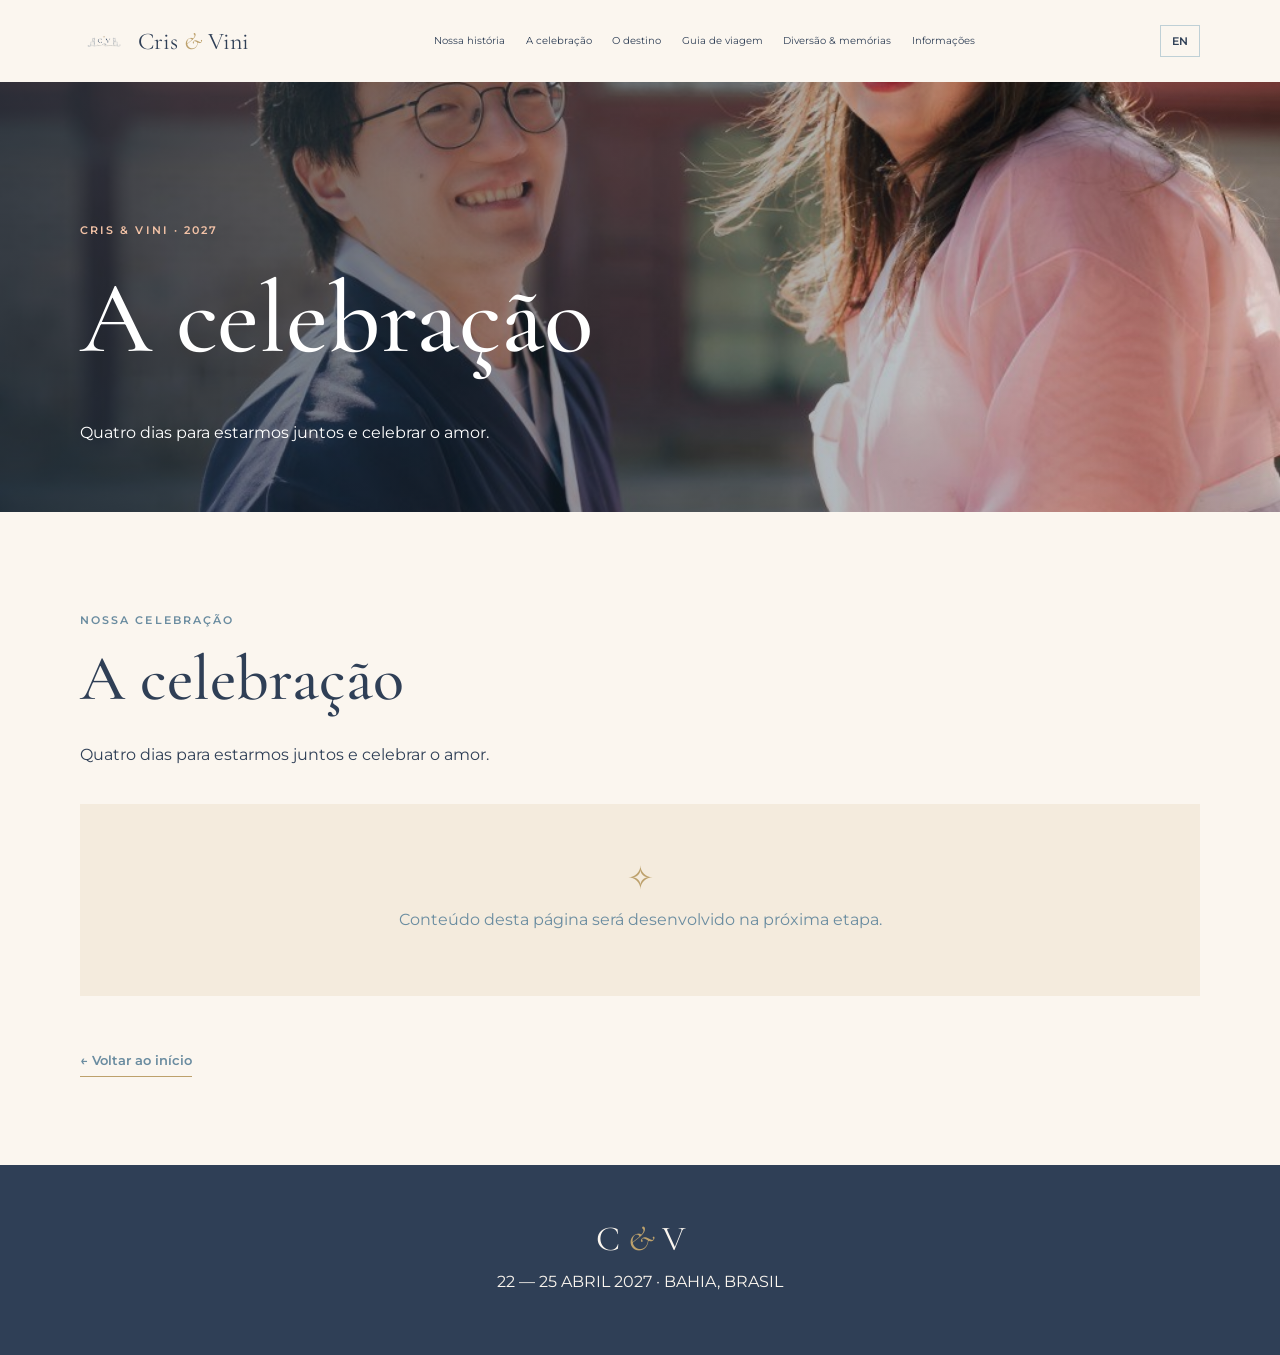
==== pages/celebration.html @ fb2e3eb7 "Initial wedding guide website" ====
<!doctype html>
<html lang="pt-BR"><head>
<meta charset="utf-8"><meta name="viewport" content="width=device-width, initial-scale=1">
<title>A celebração | Cris & Vini</title>
<link rel="preconnect" href="https://fonts.googleapis.com"><link rel="preconnect" href="https://fonts.gstatic.com" crossorigin>
<link href="https://fonts.googleapis.com/css2?family=Cormorant+Garamond:wght@400;500;600;700&family=Montserrat:wght@300;400;500;600&display=swap" rel="stylesheet">
<link rel="stylesheet" href="../css/variables.css"><link rel="stylesheet" href="../css/global.css"><link rel="stylesheet" href="../css/navigation.css"><link rel="stylesheet" href="../css/components.css"><link rel="stylesheet" href="../css/responsive.css">
</head><body>
<header class="site-header">
<a class="brand" href="../index.html"><img src="../assets/illustrations/monogram/wedding-monogram.png" alt="" class="brand-mark"><span>Cris <i>&</i> Vini</span></a>
<nav class="desktop-nav" aria-label="Navegação principal">
<a href="our-story.html" data-pt="Nossa história" data-en="Our story">Nossa história</a><a href="celebration.html" data-pt="A celebração" data-en="The celebration">A celebração</a><a href="destination.html" data-pt="O destino" data-en="The destination">O destino</a><a href="travel-guide.html" data-pt="Guia de viagem" data-en="Travel guide">Guia de viagem</a><a href="fun-memories.html" data-pt="Diversão & memórias" data-en="Fun & memories">Diversão & memórias</a><a href="guest-information.html" data-pt="Informações" data-en="Guest information">Informações</a>
</nav><div class="header-actions"><button class="language-switch" id="languageSwitch" type="button">EN</button><button class="menu-toggle" id="menuToggle" type="button">☰</button></div>
</header>
<main>
<section class="page-hero"><img src="../assets/images/couple/cris-vini.jpg" alt=""><div class="page-hero-overlay"></div><div class="page-hero-content"><p class="eyebrow">CRIS & VINI · 2027</p><h1 data-pt="A celebração" data-en="The celebration">A celebração</h1><p data-pt="Quatro dias para estarmos juntos e celebrar o amor." data-en="Four days to be together and celebrate love.">Quatro dias para estarmos juntos e celebrar o amor.</p></div></section>
<section class="section-wrap page-content">
<p class="eyebrow" data-pt="NOSSA CELEBRAÇÃO" data-en="OUR CELEBRATION">NOSSA CELEBRAÇÃO</p>
<h2 data-pt="A celebração" data-en="The celebration">A celebração</h2>
<p data-pt="Quatro dias para estarmos juntos e celebrar o amor." data-en="Four days to be together and celebrate love.">Quatro dias para estarmos juntos e celebrar o amor.</p>
<div class="content-placeholder"><span>✧</span><p data-pt="Conteúdo desta página será desenvolvido na próxima etapa." data-en="This page's content will be developed in the next stage.">Conteúdo desta página será desenvolvido na próxima etapa.</p></div>
<a class="text-link" href="../index.html" data-pt="← Voltar ao início" data-en="← Back home">← Voltar ao início</a>
</section></main>
<footer class="site-footer"><div class="footer-monogram">C <i>&</i> V</div><p>22 — 25 ABRIL 2027 · BAHIA, BRASIL</p></footer>
<script src="../js/language.js"></script><script src="../js/navigation.js"></script>
</body></html>
---- css/variables.css ----
:root{--cream:#f4ebdd;--paper:#fbf6ef;--ink:#2f3f56;--ocean:#6a8ca0;--rose:#d8a7b0;--peach:#f2c2a6;--mist:#bfd0d6;--gold:#bda16c;--serif:'Cormorant Garamond',Georgia,serif;--sans:'Montserrat',Arial,sans-serif;--content:1120px}


:root {
    --ocean-navy: #263954;
    --ocean-blue: #405875;
    --sea-muted: #71849a;
    --sunset-gold: #ad8050;
    --paper-cream: #fbf7f0;
    --paper-warm: #f1e8dc;
}

/* Stronger text contrast */
body {
    color: var(--ocean-navy);
    background: var(--paper-cream);
}

.hero h1,
.hero .eyebrow,
.hero-date,
.hero .tagline {
    color: var(--ocean-navy);
}

/* Navigation contrast */
.nav-brand,
.nav-links a {
    color: var(--ocean-navy);
}

.nav-links a:hover {
    color: var(--sunset-gold);
}
---- css/global.css ----
*{box-sizing:border-box}html{scroll-behavior:smooth}body{margin:0;background:var(--paper);color:var(--ink);font-family:var(--sans);font-weight:400;line-height:1.7}a{color:inherit;text-decoration:none}img{max-width:100%;display:block}.section-wrap{width:min(var(--content),calc(100% - 48px));margin-inline:auto;padding-block:88px}.eyebrow{font-size:.68rem;letter-spacing:.19em;font-weight:600;color:var(--ocean)}h1,h2,h3{font-family:var(--serif);font-weight:500;line-height:1.05;margin:.25em 0 .45em}h1{font-size:clamp(3.4rem,8vw,7rem)}h2{font-size:clamp(2.3rem,5vw,4rem)}p{max-width: sixty;max-width:62ch}.text-link{display:inline-block;margin-top:18px;color:var(--ocean);font-size:.82rem;font-weight:600;border-bottom:1px solid var(--gold);padding-bottom:5px}.button{display:inline-block;padding:13px 22px;font-size:.72rem;letter-spacing:.08em;text-transform:uppercase}.button-light{background:var(--paper);color:var(--ink)}.button-dark{background:var(--ink);color:var(--paper)}.split{display:grid;grid-template-columns:1fr 1fr;gap:7%;align-items:center}.rounded-photo{width:100%;max-height:540px;object-fit:cover;border-radius:48% 48% 8px 8px}.site-footer{text-align:center;background:var(--ink);color:var(--paper);padding:52px 24px}.site-footer p{margin:8px auto}.site-footer small{letter-spacing:.15em;font-size:.65rem}.footer-monogram{font:2.2rem var(--serif)}.footer-monogram i{color:var(--gold)}
---- css/navigation.css ----
.site-header{height:82px;padding:0 max(24px,calc((100% - var(--content))/2));display:flex;align-items:center;justify-content:space-between;background:var(--paper);position:relative;z-index:10}.brand{display:flex;align-items:center;gap:10px;font:1.5rem var(--serif);white-space:nowrap}.brand i{color:var(--gold)}.brand-mark{width:42px;height:42px;object-fit:contain}.desktop-nav{display:flex;gap:clamp(10px,1.6vw,24px)}.desktop-nav a{font-size:.65rem;white-space:nowrap}.desktop-nav a:hover{color:var(--ocean)}.header-actions{display:flex;gap:10px}.language-switch,.menu-toggle{border:1px solid var(--mist);background:transparent;color:var(--ink);padding:8px 11px;cursor:pointer;font:600 .7rem var(--sans)}.menu-toggle{display:none}
---- css/components.css ----
/* =========================================
   HERO
   Portrait image and editorial text
   ========================================= */

.hero {
    min-height: auto;
    height: auto;
    display: flex;
    flex-direction: column;
    position: relative;
    text-align: center;
    background: #f8f3eb;
    color: white;
    overflow: hidden;
}

.hero-image {
    position: relative;
    width: 100%;
    height: min(72vh, 680px);
    min-height: 420px;
    background: url('../assets/images/couple/hero-watercolor.webp')
        center 43% / cover no-repeat;
}

.hero-shade {
    display: none;
}

.hero-content {
    position: relative;
    z-index: 2;
    width: 100%;
    max-width: none;
    margin: 0;
    padding: 42px 24px 38px;
    background: #f8f3eb;
    color: #34445e;
    text-align: center;
    align-items: center;
}

.hero h1 {
    color: #34445e;
    font-size: clamp(3.5rem, 7vw, 5.5rem);
    line-height: 1;
    margin: 12px 0 16px;
    text-shadow: none;
}

.hero .eyebrow,
.hero-date {
    width: 100%;
    color: #718096;
    text-align: center;
    text-shadow: none;
    letter-spacing: 0.2em;
    font-size: 0.7rem;
    margin-left: auto;
    margin-right: auto;
}

.hero .eyebrow {
    margin-bottom: 18px;
}

.hero .tagline {
    color: #52627a;
    font-size: clamp(1rem, 1.8vw, 1.3rem);
    font-family: italic 1.35rem var(--serif);
    margin: 0 auto;
    max-width: 650px;
    line-height: 1.6;
}

.hero-date {
    margin: 20px auto 24px;
}

.hero-bottom {
    position: relative;
    bottom: auto;
    padding: 0 20px 22px;
    background: #f8f3eb;
    color: #718096;
    letter-spacing: 0.2em;
    font-size: 0.62rem;
    text-align: center;
}


/* =========================================
   NAVIGATION — WEDDING MONOGRAM
   ========================================= */

.nav-brand img,
.brand-mark {
    width: 48px;
    height: 48px;
    object-fit: contain;
    flex-shrink: 0;
}


/* =========================================
   HERO DATE AND CAT MONOGRAM
   ========================================= */

.hero-date-row {
    display: flex;
    align-items: center;
    justify-content: center;
    gap: 28px;
    width: 100%;
    margin: 0 auto 35px;
}

.hero-date-row .hero-date {
    margin: 0;
    color: var(--ink);
    font-size: 0.75rem;
    letter-spacing: 0.18em;
    font-weight: 600;
}

.countdown-monogram {
    display: block !important;
    width: 220px !important;
    height: auto !important;
    max-width: none !important;
    flex-shrink: 0;
}


/* =========================================
   COUNTDOWN
   ========================================= */

.countdown-section {
    text-align: center;
    padding-block: 55px;
}

.countdown {
    display: flex;
    justify-content: center;
    gap: clamp(28px, 7vw, 90px);
    margin-top: 24px;
}

.countdown div {
    display: grid;
}

.countdown strong {
    font: 3rem var(--serif);
}

.countdown span {
    font-size: 0.65rem;
    text-transform: uppercase;
    letter-spacing: 0.12em;
    color: var(--ocean);
}


/* =========================================
   INTRODUCTION
   ========================================= */

.intro-section {
    padding-top: 40px;
}

.intro-copy h2 {
    font-size: clamp(2.3rem, 4vw, 3.4rem);
}


/* =========================================
   CELEBRATION PREVIEW
   ========================================= */

.celebration-preview {
    background: var(--cream);
    padding-block: 72px;
}

.celebration-preview .section-wrap {
    padding-block: 0;
}

.day-grid {
    display: grid;
    grid-template-columns: repeat(4, 1fr);
    gap: 12px;
    margin: 35px 0 10px;
}

.day-card {
    background: var(--paper);
    padding: 22px;
    min-height: 175px;
}

.day-card span {
    font-size: 0.65rem;
    letter-spacing: 0.12em;
    color: var(--ocean);
}

.day-card h3 {
    font-size: 1.55rem;
}

.day-card p {
    font-size: 0.78rem;
}

.day-card.featured {
    background: var(--ink);
    color: var(--paper);
}

.day-card.featured span {
    color: var(--peach);
}


/* =========================================
   DESTINATION PREVIEW
   ========================================= */

.destination-preview {
    padding-block: 100px;
}

.location-line {
    font-size: 0.78rem;
    color: var(--ocean);
    letter-spacing: 0.05em;
}


/* =========================================
   QUICK LINKS
   ========================================= */

.quick-links {
    text-align: center;
}

.link-grid {
    display: grid;
    grid-template-columns: repeat(4, 1fr);
    gap: 12px;
    margin-top: 35px;
    text-align: left;
}

.link-grid a {
    padding: 22px;
    border: 1px solid var(--mist);
    display: flex;
    flex-direction: column;
    gap: 6px;
    transition: 0.2s;
}

.link-grid a:hover {
    background: var(--cream);
    transform: translateY(-3px);
}

.link-grid span {
    font-size: 0.65rem;
    color: var(--gold);
}

.link-grid b {
    font: 1.5rem var(--serif);
}

.link-grid small {
    font-size: 0.7rem;
    color: var(--ocean);
}



/* =========================================
   MEMORIES BANNER — KAI & YUKI
   Full portrait photo, no cropping
   ========================================= */

.memories-banner {
    position: relative;
    min-height: 460px;
    display: flex;
    align-items: center;
    padding: 65px max(24px, calc((100% - var(--content)) / 2));

    background-color: var(--ink);
    background-image:
        linear-gradient(
            90deg,
            rgba(28, 45, 62, 1) 0%,
            rgba(28, 45, 62, 0.96) 38%,
            rgba(28, 45, 62, 0.35) 65%,
            rgba(28, 45, 62, 0.05) 100%
        ),
        url('../assets/images/kai-yuki-together.jpg');

    background-size: 100% 100%, auto 100%;
    background-position: center, right center;
    background-repeat: no-repeat;

    color: white;
}

.memories-content {
    position: relative;
    z-index: 2;
    max-width: 550px;
}

.memories-banner .eyebrow {
    color: var(--peach);
}


/* Mobile layout */

@media (max-width: 700px) {
    .memories-banner {
        min-height: 620px;
        align-items: flex-start;
        padding: 55px 24px 300px;

        background-image:
            linear-gradient(
                180deg,
                rgba(28, 45, 62, 1) 0%,
                rgba(28, 45, 62, 0.96) 38%,
                rgba(28, 45, 62, 0.05) 75%
            ),
            url('../assets/images/kai-yuki-together.jpg');

        background-size: 100% 100%, auto 55%;
        background-position: center, center bottom;
        background-repeat: no-repeat;
    }

    .memories-content {
        max-width: 100%;
    }
}



/* =========================================
   INTERNAL PAGE HERO
   ========================================= */

.page-hero {
    height: 430px;
    position: relative;
    display: flex;
    align-items: end;
    overflow: hidden;
    color: white;
}

.page-hero > img {
    position: absolute;
    width: 100%;
    height: 100%;
    object-fit: cover;
}

.page-hero-overlay {
    position: absolute;
    inset: 0;
    background: linear-gradient(
        90deg,
        rgba(26, 42, 58, 0.72),
        rgba(26, 42, 58, 0.12)
    );
}

.page-hero-content {
    position: relative;
    padding: 50px max(24px, calc((100% - var(--content)) / 2));
    max-width: 850px;
}

.page-hero-content .eyebrow {
    color: var(--peach);
}

.page-hero-content p:last-child {
    max-width: 600px;
}


/* =========================================
   PAGE CONTENT
   ========================================= */

.page-content {
    min-height: 380px;
}

.content-placeholder {
    margin: 35px 0;
    padding: 55px 25px;
    background: var(--cream);
    text-align: center;
    color: var(--ocean);
}

.content-placeholder span {
    font: 2rem var(--serif);
    color: var(--gold);
}

.content-placeholder p {
    margin: 8px auto;
}


/* =========================================
   DESTINATION VIDEO — CIRCULAR
   ========================================= */

.destination-video {
    position: relative;
    width: 100%;
    aspect-ratio: 1 / 1;
    overflow: hidden;
    border-radius: 50%;
    background: #26364f;
}

.destination-video iframe {
    position: absolute;
    top: 0;
    left: 50%;
    width: 177.78%;
    height: 100%;
    transform: translateX(-50%);
    border: 0;
}

.memories-banner-image {
    width: 100%;
    overflow: hidden;
    background: #26364f;
}

.memories-banner-image img {
    display: block;
    width: 100%;
    height: auto;
}
---- css/responsive.css ----
@media(max-width:1050px){.desktop-nav{gap:10px}.desktop-nav a{font-size:.58rem}.brand{font-size:1.25rem}.brand-mark{width:34px;height:34px}}@media(max-width:820px){.site-header{height:70px}.menu-toggle{display:block}.desktop-nav{display:none;position:absolute;top:70px;left:0;right:0;background:var(--paper);padding:18px 24px 24px;box-shadow:0 12px 20px #1b2d3a18;flex-direction:column}.desktop-nav.open{display:flex}.desktop-nav a{font-size:.8rem;padding:8px 0}.split{grid-template-columns:1fr;gap:30px}.day-grid{grid-template-columns:repeat(2,1fr)}.link-grid{grid-template-columns:repeat(2,1fr)}.hero{min-height:680px}.intro-section .rounded-photo{order:-1;max-height:420px}}@media(max-width:480px){.section-wrap{width:calc(100% - 36px);padding-block:62px}.hero{min-height:620px}.hero .tagline{font-size:1.15rem}.countdown strong{font-size:2.3rem}.day-grid,.link-grid{grid-template-columns:1fr 1fr}.day-card{padding:15px;min-height:160px}.day-card h3{font-size:1.3rem}.page-hero{height:360px}.page-hero-content{padding:30px 20px}.brand{font-size:1.2rem}.brand-mark{width:30px;height:30px}}


/* HERO — mobile adjustments */
@media (max-width: 820px) {
  .hero {
    min-height: 680px;
  }

  .hero-image {
    background-position: 48% center;
  }

  .hero-content {
    width: 100%;
    padding: 30px 22px 82px;
  }

  .hero h1 {
    font-size: clamp(3.5rem, 13vw, 5rem);
  }
}

@media (max-width: 480px) {
  .hero {
    min-height: 650px;
  }

  .hero-image {
    background-position: 48% center;
  }

  .hero-content {
    padding-bottom: 85px;
  }

  .hero .tagline {
    font-size: 1.1rem;
  }

  .hero-date {
    margin: 18px 0 22px;
  }
}

@media (max-width: 820px) {
  .hero-image {
    height: 58vh;
    min-height: 380px;
    background-position: center center;
  }

  .hero-content {
    padding: 32px 20px 28px;
  }

  .hero h1 {
    font-size: clamp(3.2rem, 12vw, 4.5rem);
  }
}

@media (max-width: 480px) {
  .hero-image {
    height: 52vh;
    min-height: 340px;
  }

  .hero-content {
    padding: 28px 18px 24px;
  }

  .hero .tagline {
    font-size: 1rem;
  }
}
@media (max-width: 600px) {
    .hero-date-row {
        gap: 14px;
        flex-wrap: wrap;
    }

    .countdown-monogram {
        width: 150px !important;
    }
}
@media (max-width: 600px) {
    .destination-video {
        width: min(100%, 360px);
        aspect-ratio: 1 / 1;
        margin: 0 auto;
        border-radius: 50%;
    }
}
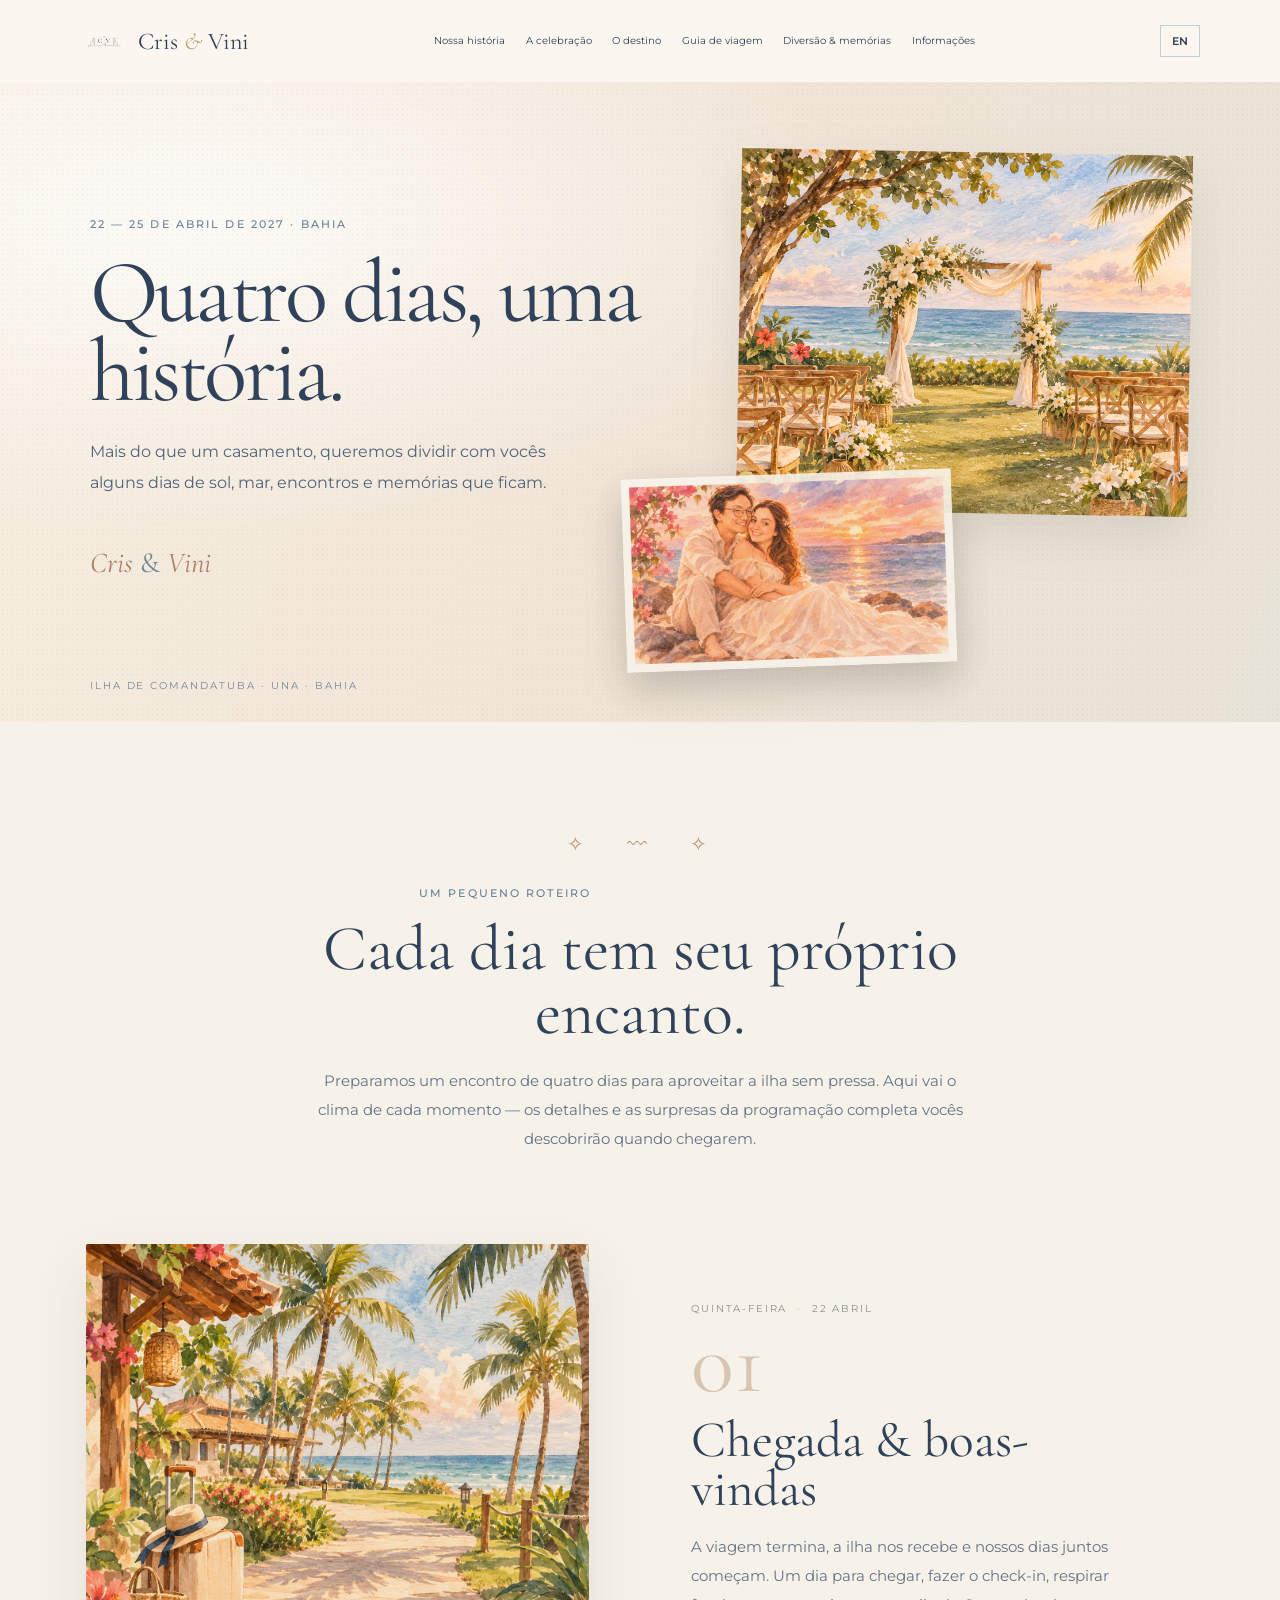
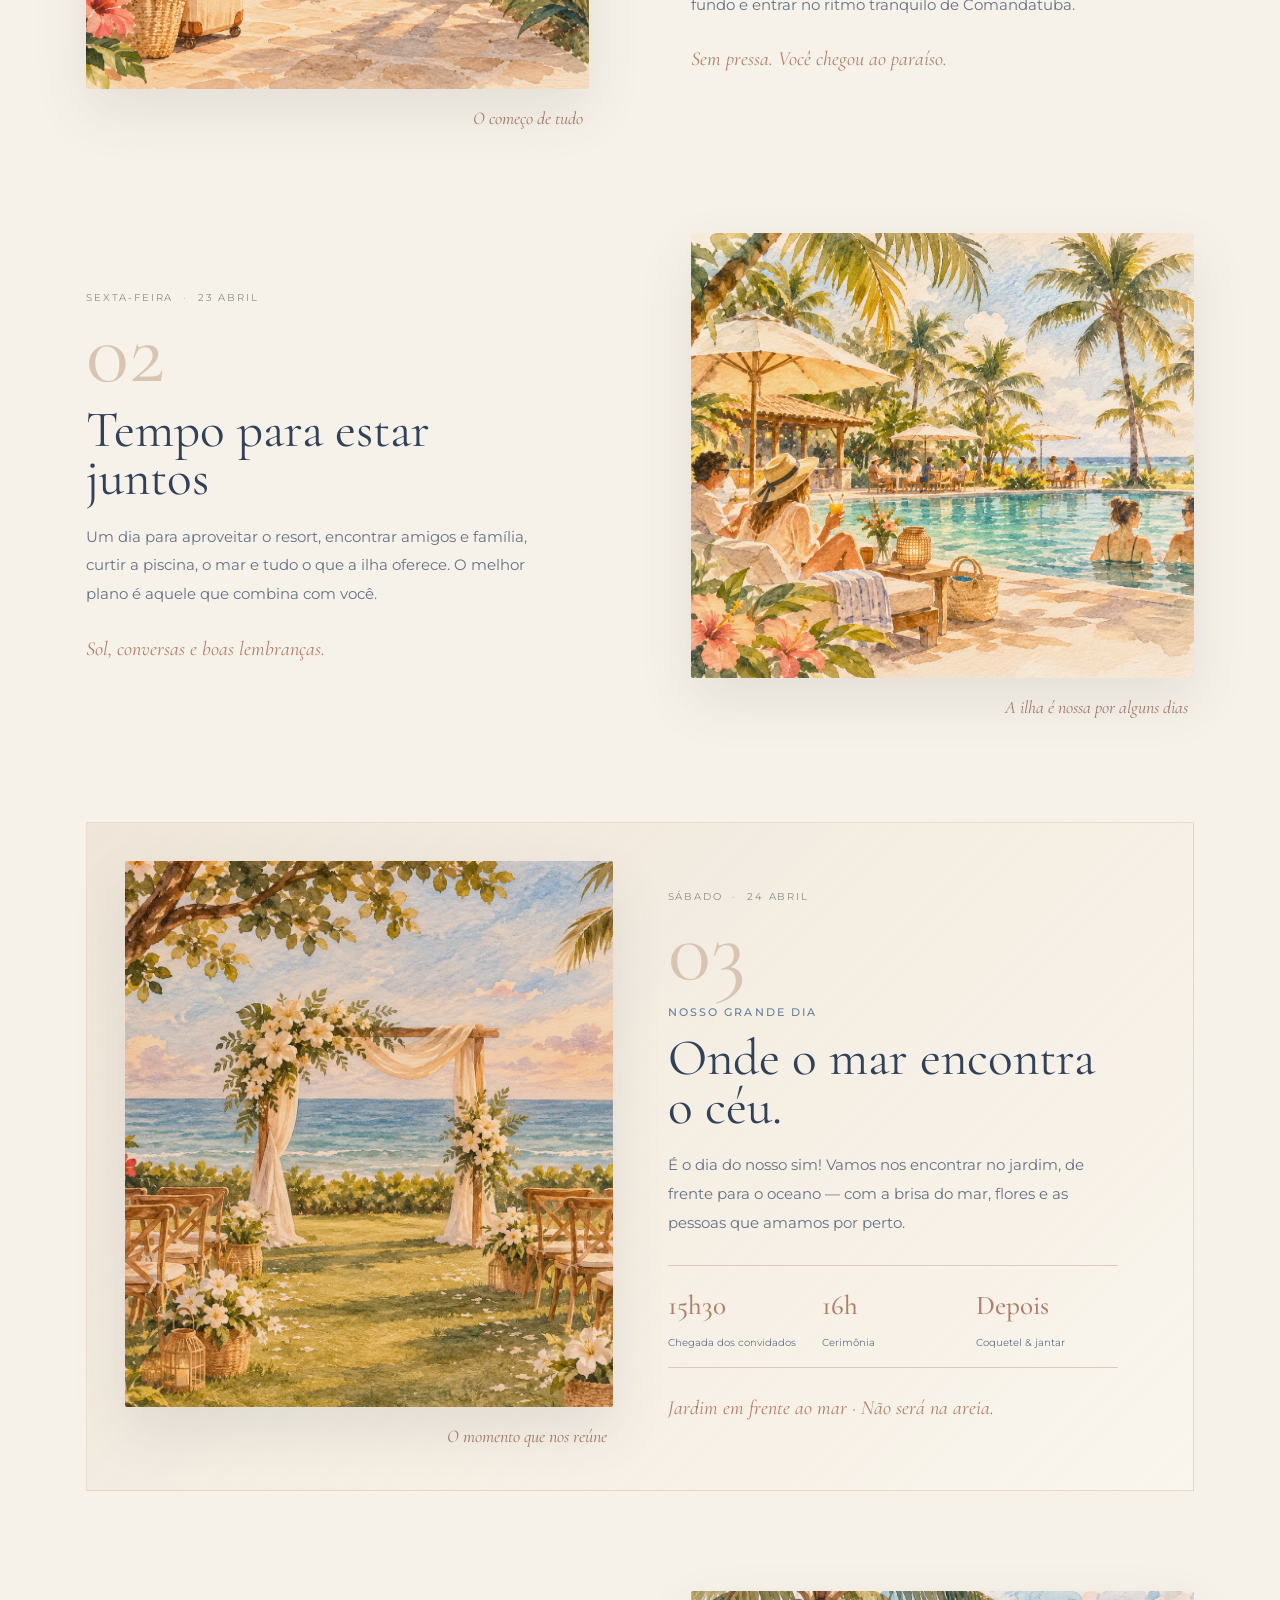
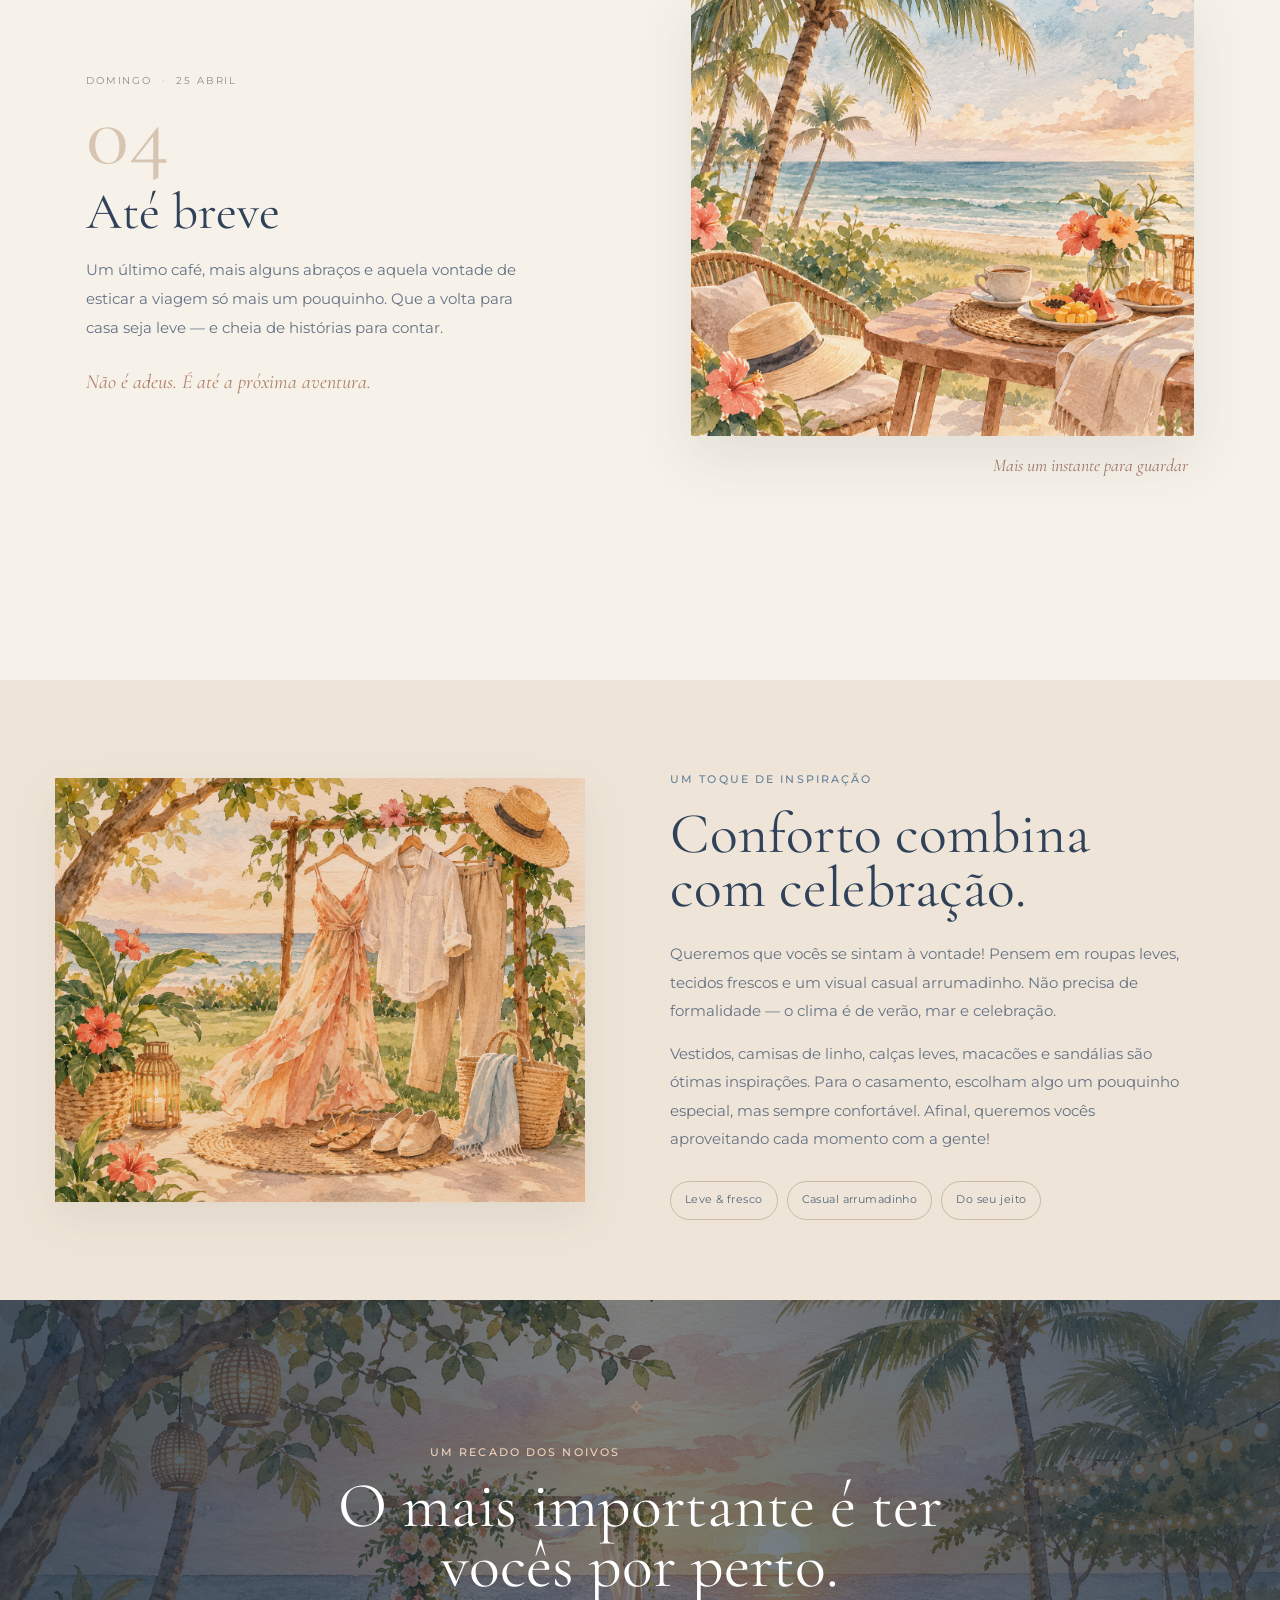
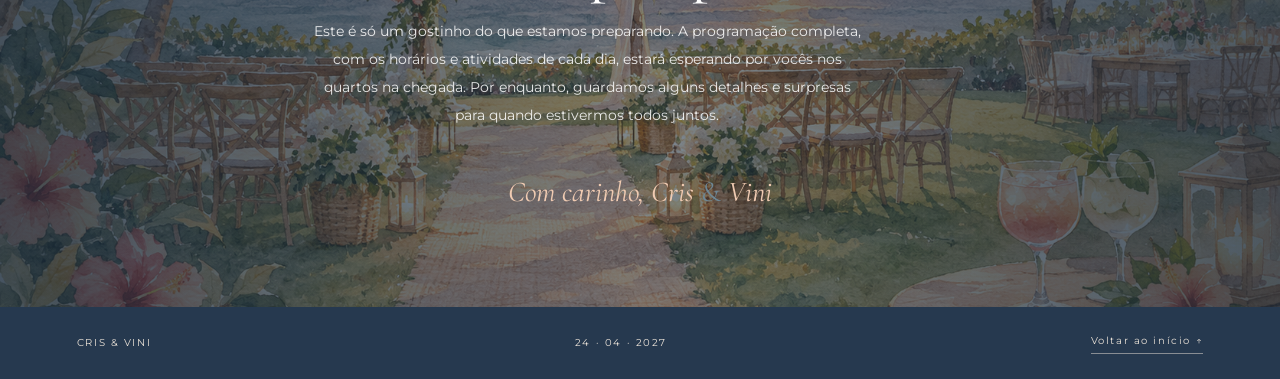
==== commit fe07fef2: "Update wedding guide FAQ and arcade integration" ====
--- a/pages/celebration.html
+++ b/pages/celebration.html
@@ -1,26 +1,170 @@
 <!doctype html>
-<html lang="pt-BR"><head>
-<meta charset="utf-8"><meta name="viewport" content="width=device-width, initial-scale=1">
-<title>A celebração | Cris & Vini</title>
-<link rel="preconnect" href="https://fonts.googleapis.com"><link rel="preconnect" href="https://fonts.gstatic.com" crossorigin>
-<link href="https://fonts.googleapis.com/css2?family=Cormorant+Garamond:wght@400;500;600;700&family=Montserrat:wght@300;400;500;600&display=swap" rel="stylesheet">
-<link rel="stylesheet" href="../css/variables.css"><link rel="stylesheet" href="../css/global.css"><link rel="stylesheet" href="../css/navigation.css"><link rel="stylesheet" href="../css/components.css"><link rel="stylesheet" href="../css/responsive.css">
-</head><body>
+<html lang="pt-BR">
+<head>
+  <meta charset="utf-8">
+  <meta name="viewport" content="width=device-width, initial-scale=1">
+  <meta name="theme-color" content="#f4ecdf">
+  <meta name="description" content="Quatro dias para celebrar juntos na Ilha de Comandatuba. Cris & Vini, abril de 2027.">
+  <title>A celebração | Cris & Vini</title>
+  <link rel="preconnect" href="https://fonts.googleapis.com">
+  <link rel="preconnect" href="https://fonts.gstatic.com" crossorigin>
+  <link href="https://fonts.googleapis.com/css2?family=Cormorant+Garamond:wght@400;500;600;700&family=Montserrat:wght@300;400;500;600&display=swap" rel="stylesheet">
+  <link rel="stylesheet" href="../css/variables.css">
+  <link rel="stylesheet" href="../css/global.css">
+  <link rel="stylesheet" href="../css/navigation.css">
+  <link rel="stylesheet" href="../css/components.css">
+  <link rel="stylesheet" href="../css/responsive.css">
+  <link rel="stylesheet" href="../css/celebration.css">
+</head>
+<body>
 <header class="site-header">
-<a class="brand" href="../index.html"><img src="../assets/illustrations/monogram/wedding-monogram.png" alt="" class="brand-mark"><span>Cris <i>&</i> Vini</span></a>
-<nav class="desktop-nav" aria-label="Navegação principal">
-<a href="our-story.html" data-pt="Nossa história" data-en="Our story">Nossa história</a><a href="celebration.html" data-pt="A celebração" data-en="The celebration">A celebração</a><a href="destination.html" data-pt="O destino" data-en="The destination">O destino</a><a href="travel-guide.html" data-pt="Guia de viagem" data-en="Travel guide">Guia de viagem</a><a href="fun-memories.html" data-pt="Diversão & memórias" data-en="Fun & memories">Diversão & memórias</a><a href="guest-information.html" data-pt="Informações" data-en="Guest information">Informações</a>
-</nav><div class="header-actions"><button class="language-switch" id="languageSwitch" type="button">EN</button><button class="menu-toggle" id="menuToggle" type="button">☰</button></div>
+  <a class="brand" href="../index.html" aria-label="Cris e Vini, início">
+    <img src="../assets/illustrations/monogram/wedding-monogram.png" alt="" class="brand-mark">
+    <span>Cris <i>&</i> Vini</span>
+  </a>
+  <nav class="desktop-nav" aria-label="Navegação principal">
+    <a href="our-story.html" data-pt="Nossa história" data-en="Our story">Nossa história</a>
+    <a href="celebration.html" aria-current="page" data-pt="A celebração" data-en="The celebration">A celebração</a>
+    <a href="destination.html" data-pt="O destino" data-en="The destination">O destino</a>
+    <a href="travel-guide.html" data-pt="Guia de viagem" data-en="Travel guide">Guia de viagem</a>
+    <a href="fun-memories.html" data-pt="Diversão & memórias" data-en="Fun & memories">Diversão & memórias</a>
+    <a href="guest-information.html" data-pt="Informações" data-en="Guest information">Informações</a>
+  </nav>
+  <div class="header-actions">
+    <button class="language-switch" id="languageSwitch" type="button" aria-label="Mudar idioma">EN</button>
+    <button class="menu-toggle" id="menuToggle" type="button" aria-label="Abrir menu" aria-expanded="false">☰</button>
+  </div>
 </header>
-<main>
-<section class="page-hero"><img src="../assets/images/couple/cris-vini.jpg" alt=""><div class="page-hero-overlay"></div><div class="page-hero-content"><p class="eyebrow">CRIS & VINI · 2027</p><h1 data-pt="A celebração" data-en="The celebration">A celebração</h1><p data-pt="Quatro dias para estarmos juntos e celebrar o amor." data-en="Four days to be together and celebrate love.">Quatro dias para estarmos juntos e celebrar o amor.</p></div></section>
-<section class="section-wrap page-content">
-<p class="eyebrow" data-pt="NOSSA CELEBRAÇÃO" data-en="OUR CELEBRATION">NOSSA CELEBRAÇÃO</p>
-<h2 data-pt="A celebração" data-en="The celebration">A celebração</h2>
-<p data-pt="Quatro dias para estarmos juntos e celebrar o amor." data-en="Four days to be together and celebrate love.">Quatro dias para estarmos juntos e celebrar o amor.</p>
-<div class="content-placeholder"><span>✧</span><p data-pt="Conteúdo desta página será desenvolvido na próxima etapa." data-en="This page's content will be developed in the next stage.">Conteúdo desta página será desenvolvido na próxima etapa.</p></div>
-<a class="text-link" href="../index.html" data-pt="← Voltar ao início" data-en="← Back home">← Voltar ao início</a>
-</section></main>
-<footer class="site-footer"><div class="footer-monogram">C <i>&</i> V</div><p>22 — 25 ABRIL 2027 · BAHIA, BRASIL</p></footer>
-<script src="../js/language.js"></script><script src="../js/navigation.js"></script>
-</body></html>+
+<main class="celebration-page">
+  <section class="celebration-hero">
+    <div class="hero-wash"></div>
+    <div class="celebration-hero-copy">
+      <p class="eyebrow" data-pt="22 — 25 DE ABRIL DE 2027 · BAHIA" data-en="22 — 25 APRIL 2027 · BAHIA">22 — 25 DE ABRIL DE 2027 · BAHIA</p>
+      <h1 data-pt="Quatro dias, uma história." data-en="Four days, one story.">Quatro dias, uma história.</h1>
+      <p data-pt="Mais do que um casamento, queremos dividir com vocês alguns dias de sol, mar, encontros e memórias que ficam." data-en="More than a wedding, we want to share a few days of sunshine, ocean air, reunions and memories that stay with us.">Mais do que um casamento, queremos dividir com vocês alguns dias de sol, mar, encontros e memórias que ficam.</p>
+      <span class="hero-signature">Cris <i>&</i> Vini</span>
+    </div>
+    <div class="hero-art" aria-label="Cris e Vini e o cenário da cerimônia">
+      <figure class="hero-art-ceremony">
+        <img src="../assets/images/Cerimonia/day-wedding-watercolor.png" alt="Ilustração em aquarela do jardim onde será realizada a cerimônia, diante do oceano">
+      </figure>
+      <figure class="hero-art-couple">
+        <img src="../assets/images/couple/casal.png" alt="Cris e Vini juntos à beira-mar ao pôr do sol, em uma ilustração em aquarela">
+        
+      </figure>
+    </div>
+    <div class="hero-bottom-note" data-pt="ILHA DE COMANDATUBA · UNA · BAHIA" data-en="COMANDATUBA ISLAND · UNA · BAHIA">ILHA DE COMANDATUBA · UNA · BAHIA</div>
+  </section>
+
+  <section class="welcome-note">
+    <span class="ornament">✧ &nbsp; 〰 &nbsp; ✧</span>
+    <p class="eyebrow" data-pt="UM PEQUENO ROTEIRO" data-en="A LITTLE OVERVIEW">UM PEQUENO ROTEIRO</p>
+    <h2 data-pt="Cada dia tem seu próprio encanto." data-en="Every day has its own little magic.">Cada dia tem seu próprio encanto.</h2>
+    <p data-pt="Preparamos um encontro de quatro dias para aproveitar a ilha sem pressa. Aqui vai o clima de cada momento — os detalhes e as surpresas da programação completa vocês descobrirão quando chegarem." data-en="We have planned four days to enjoy the island at an easy pace. Here is the feeling of each day — the details and little surprises of the full programme will be waiting for you when you arrive.">Preparamos um encontro de quatro dias para aproveitar a ilha sem pressa. Aqui vai o clima de cada momento — os detalhes e as surpresas da programação completa vocês descobrirão quando chegarem.</p>
+  </section>
+
+  <section class="days-story" aria-label="Os quatro dias da celebração">
+    <article class="day-story day-left">
+      <div class="day-art">
+        <img src="../assets/images/Cerimonia/day-arrival-watercolor.png" alt="Ilustração em aquarela de uma mala em um caminho tropical que leva ao mar" loading="lazy">
+        <span class="art-caption" data-pt="O começo de tudo" data-en="Where it all begins">O começo de tudo</span>
+      </div>
+      <div class="day-copy">
+        <p class="day-date">QUINTA-FEIRA <span>·</span> 22 ABRIL</p>
+        <p class="day-number">01</p>
+        <h2 data-pt="Chegada & boas-vindas" data-en="Arrival & welcome">Chegada & boas-vindas</h2>
+        <p data-pt="A viagem termina, a ilha nos recebe e nossos dias juntos começam. Um dia para chegar, fazer o check-in, respirar fundo e entrar no ritmo tranquilo de Comandatuba." data-en="The journey ends, the island welcomes us, and our time together begins. A day to arrive, check in, take a deep breath and settle into the easy rhythm of Comandatuba.">A viagem termina, a ilha nos recebe e nossos dias juntos começam. Um dia para chegar, fazer o check-in, respirar fundo e entrar no ritmo tranquilo de Comandatuba.</p>
+        <span class="little-note" data-pt="Sem pressa. Você chegou ao paraíso." data-en="No rush. You've arrived in paradise.">Sem pressa. Você chegou ao paraíso.</span>
+      </div>
+    </article>
+
+    <article class="day-story day-right">
+      <div class="day-copy">
+        <p class="day-date">SEXTA-FEIRA <span>·</span> 23 ABRIL</p>
+        <p class="day-number">02</p>
+        <h2 data-pt="Tempo para estar juntos" data-en="Time to be together">Tempo para estar juntos</h2>
+        <p data-pt="Um dia para aproveitar o resort, encontrar amigos e família, curtir a piscina, o mar e tudo o que a ilha oferece. O melhor plano é aquele que combina com você." data-en="A day to enjoy the resort, catch up with friends and family, and make the most of the pool, the sea and everything the island has to offer. The best plan is the one that feels right to you.">Um dia para aproveitar o resort, encontrar amigos e família, curtir a piscina, o mar e tudo o que a ilha oferece. O melhor plano é aquele que combina com você.</p>
+        <span class="little-note" data-pt="Sol, conversas e boas lembranças." data-en="Sunshine, conversations and lovely memories.">Sol, conversas e boas lembranças.</span>
+      </div>
+      <div class="day-art">
+        <img src="../assets/images/Cerimonia/day-together-watercolor.png" alt="Ilustração em aquarela de hóspedes aproveitando a piscina tropical do resort" loading="lazy">
+        <span class="art-caption" data-pt="A ilha é nossa por alguns dias" data-en="The island is ours for a little while">A ilha é nossa por alguns dias</span>
+      </div>
+    </article>
+
+    <article class="day-story day-left wedding-day">
+      <div class="day-art">
+        <img src="../assets/images/Cerimonia/day-wedding-watercolor.png" alt="Cerimônia de casamento no jardim diante do oceano ao pôr do sol" loading="lazy">
+        <span class="art-caption" data-pt="O momento que nos reúne" data-en="The moment that brings us together">O momento que nos reúne</span>
+      </div>
+      <div class="day-copy">
+        <p class="day-date">SÁBADO <span>·</span> 24 ABRIL</p>
+        <p class="day-number">03</p>
+        <p class="eyebrow" data-pt="NOSSO GRANDE DIA" data-en="OUR WEDDING DAY">NOSSO GRANDE DIA</p>
+        <h2 data-pt="Onde o mar encontra o céu." data-en="Where the sea meets the sky.">Onde o mar encontra o céu.</h2>
+        <p data-pt="É o dia do nosso sim! Vamos nos encontrar no jardim, de frente para o oceano — com a brisa do mar, flores e as pessoas que amamos por perto." data-en="It is the day we say I do! We will gather in the garden overlooking the ocean, with the sea breeze, flowers and the people we love around us.">É o dia do nosso sim! Vamos nos encontrar no jardim, de frente para o oceano — com a brisa do mar, flores e as pessoas que amamos por perto.</p>
+        <div class="ceremony-details">
+          <div><strong>15h30</strong><span data-pt="Chegada dos convidados" data-en="Guest arrival">Chegada dos convidados</span></div>
+          <div><strong>16h</strong><span data-pt="Cerimônia" data-en="Ceremony">Cerimônia</span></div>
+          <div><strong>Depois</strong><span data-pt="Coquetel & jantar" data-en="Cocktail & dinner">Coquetel & jantar</span></div>
+        </div>
+        <span class="little-note" data-pt="Jardim em frente ao mar · Não será na areia." data-en="Garden overlooking the ocean · Not on the sand.">Jardim em frente ao mar · Não será na areia.</span>
+      </div>
+    </article>
+
+    <article class="day-story day-right">
+      <div class="day-copy">
+        <p class="day-date">DOMINGO <span>·</span> 25 ABRIL</p>
+        <p class="day-number">04</p>
+        <h2 data-pt="Até breve" data-en="Until next time">Até breve</h2>
+        <p data-pt="Um último café, mais alguns abraços e aquela vontade de esticar a viagem só mais um pouquinho. Que a volta para casa seja leve — e cheia de histórias para contar." data-en="One last coffee, a few more hugs and that familiar wish to make the trip last just a little longer. May your journey home be easy, with plenty of stories to tell.">Um último café, mais alguns abraços e aquela vontade de esticar a viagem só mais um pouquinho. Que a volta para casa seja leve — e cheia de histórias para contar.</p>
+        <span class="little-note" data-pt="Não é adeus. É até a próxima aventura." data-en="Not goodbye. Just until the next adventure.">Não é adeus. É até a próxima aventura.</span>
+      </div>
+      <div class="day-art">
+        <img src="../assets/images/Cerimonia/day-farewell-watercolor.png" alt="Café da manhã tropical à beira-mar em aquarela" loading="lazy">
+        <span class="art-caption" data-pt="Mais um instante para guardar" data-en="One more moment to keep">Mais um instante para guardar</span>
+      </div>
+    </article>
+  </section>
+
+  <section class="dress-code-section">
+    <div class="dress-code-image">
+      <img src="../assets/images/Cerimonia/dress-code-watercolor.png" alt="Inspiração de roupas leves de verão em aquarela" loading="lazy">
+    </div>
+    <div class="dress-code-copy">
+      <p class="eyebrow" data-pt="UM TOQUE DE INSPIRAÇÃO" data-en="A LITTLE STYLE INSPIRATION">UM TOQUE DE INSPIRAÇÃO</p>
+      <h2 data-pt="Conforto combina com celebração." data-en="Comfort is always in style.">Conforto combina com celebração.</h2>
+      <p data-pt="Queremos que vocês se sintam à vontade! Pensem em roupas leves, tecidos frescos e um visual casual arrumadinho. Não precisa de formalidade — o clima é de verão, mar e celebração." data-en="We want you to feel comfortable! Think light outfits, breathable fabrics and a relaxed, put-together look. No need for anything too formal — the mood is summer, sea and celebration.">Queremos que vocês se sintam à vontade! Pensem em roupas leves, tecidos frescos e um visual casual arrumadinho. Não precisa de formalidade — o clima é de verão, mar e celebração.</p>
+      <p data-pt="Vestidos, camisas de linho, calças leves, macacões e sandálias são ótimas inspirações. Para o casamento, escolham algo um pouquinho especial, mas sempre confortável. Afinal, queremos vocês aproveitando cada momento com a gente!" data-en="Dresses, linen shirts, lightweight trousers, jumpsuits and sandals are all lovely options. For the wedding, choose something a little special, but always comfortable. Above all, we want you to enjoy every moment with us!">Vestidos, camisas de linho, calças leves, macacões e sandálias são ótimas inspirações. Para o casamento, escolham algo um pouquinho especial, mas sempre confortável. Afinal, queremos vocês aproveitando cada momento com a gente!</p>
+      <div class="style-chips">
+        <span data-pt="Leve & fresco" data-en="Light & breathable">Leve & fresco</span>
+        <span data-pt="Casual arrumadinho" data-en="Relaxed & polished">Casual arrumadinho</span>
+        <span data-pt="Do seu jeito" data-en="Your own style">Do seu jeito</span>
+      </div>
+    </div>
+  </section>
+
+  <section class="final-note">
+    <img src="../assets/images/Cerimonia/celebration-evening-watercolor.png" alt="Jardim de casamento iluminado ao pôr do sol diante do oceano" loading="lazy">
+    <div class="final-note-overlay"></div>
+    <div class="final-note-copy">
+      <span class="ornament">✧</span>
+      <p class="eyebrow" data-pt="UM RECADO DOS NOIVOS" data-en="A NOTE FROM THE COUPLE">UM RECADO DOS NOIVOS</p>
+      <h2 data-pt="O mais importante é ter vocês por perto." data-en="The most important thing is having you with us.">O mais importante é ter vocês por perto.</h2>
+      <p data-pt="Este é só um gostinho do que estamos preparando. A programação completa, com os horários e atividades de cada dia, estará esperando por vocês nos quartos na chegada. Por enquanto, guardamos alguns detalhes e surpresas para quando estivermos todos juntos." data-en="This is just a little taste of what we are preparing. The full programme, with each day's times and activities, will be waiting in your rooms when you arrive. For now, we are saving a few details and surprises for when we are all together.">Este é só um gostinho do que estamos preparando. A programação completa, com os horários e atividades de cada dia, estará esperando por vocês nos quartos na chegada. Por enquanto, guardamos alguns detalhes e surpresas para quando estivermos todos juntos.</p>
+      <span class="hero-signature">Com carinho, Cris <i>&</i> Vini</span>
+    </div>
+  </section>
+</main>
+
+<footer class="celebration-footer">
+  <span>CRIS & VINI</span>
+  <span>24 · 04 · 2027</span>
+  <a href="../index.html" data-pt="Voltar ao início ↑" data-en="Back to home ↑">Voltar ao início ↑</a>
+</footer>
+
+<script src="../js/language.js"></script>
+<script src="../js/navigation.js"></script>
+</body>
+</html>
--- a/css/celebration.css
+++ b/css/celebration.css
@@ -0,0 +1,110 @@
+/* Celebration page — Golden Ocean watercolor treatment */
+.celebration-page{background:#f7f2e9;color:#30415a;overflow:hidden}
+.celebration-page h1,.celebration-page h2,.celebration-page h3{font-family:"Cormorant Garamond",Georgia,serif;font-weight:400}
+.celebration-hero{position:relative;min-height:620px;background:#e9dfd1;display:grid;grid-template-columns:1fr 1fr;align-items:center;padding:70px max(7vw,32px) 80px;isolation:isolate}
+.hero-wash{position:absolute;inset:0;background:radial-gradient(ellipse at 16% 22%,rgba(255,255,255,.75),transparent 44%),linear-gradient(110deg,#f7eee1 0%,#f0e4d6 54%,#e8e3d8 100%);z-index:-2}
+.celebration-hero:after{content:"";position:absolute;inset:0;opacity:.18;pointer-events:none;background-image:radial-gradient(#b49d84 .55px,transparent .55px);background-size:5px 5px;z-index:-1}
+.celebration-hero-copy{max-width:560px;position:relative;z-index:2;padding:30px 0}
+.celebration-hero h1{font-size:clamp(4rem,7vw,7.2rem);line-height:.88;letter-spacing:-.04em;margin:20px 0 24px;color:#30415a}
+.celebration-hero-copy>p:not(.eyebrow){font-size:1.03rem;line-height:1.9;max-width:460px;color:#50627a}
+.eyebrow{font-size:.66rem;letter-spacing:.2em;text-transform:uppercase;color:#66819a;font-weight:500}
+.hero-signature{display:inline-block;margin-top:24px;font-family:"Cormorant Garamond",Georgia,serif;font-size:1.8rem;font-style:italic;color:#b17e66}
+.hero-signature i{font-style:normal;color:#6e8795}
+.hero-art{position:relative;justify-self:end;width:min(100%,600px);height:490px;filter:drop-shadow(0 20px 24px rgba(72,65,54,.12))}
+.hero-art figure{margin:0;position:absolute}
+.hero-art img{display:block;width:100%;height:auto;mix-blend-mode:multiply}
+.hero-art-ceremony {
+  top: 0;
+  right: 0;
+  width: 82%;
+  transform: rotate(1deg);
+  z-index: 1;
+}
+
+.hero-art-couple {
+  left: -3%;
+  bottom: -5%;
+  width: 60%;
+  z-index: 2;
+  transform: rotate(-2deg);
+  padding: 8px;
+  background: rgba(249,244,235,.88);
+  box-shadow: 0 14px 35px rgba(60,55,48,.16);
+}
+
+
+.hero-bottom-note{position:absolute;bottom:28px;left:max(7vw,32px);font-size:.62rem;letter-spacing:.2em;color:#73869a}
+.welcome-note{text-align:center;max-width:760px;margin:0 auto;padding:105px 28px 90px}
+.ornament{font-size:1.25rem;color:#b98d72;letter-spacing:.35em}
+.welcome-note .eyebrow{margin:24px 0 14px}
+.welcome-note h2{font-size:clamp(2.7rem,5vw,4.4rem);line-height:1;margin:0 0 22px}
+.welcome-note>p:last-child{max-width:650px;margin:auto;line-height:1.9;color:#647286;font-size:.95rem}
+.days-story{max-width:1180px;margin:0 auto;padding:0 36px 100px}
+.day-story{display:grid;grid-template-columns:1fr 1fr;gap:clamp(45px,8vw,120px);align-items:center;margin:0 0 100px}
+.day-art{position:relative;min-width:0}
+.day-art img{display:block;width:100%;aspect-ratio:1.13/1;object-fit:cover;border-radius:2px;box-shadow:0 22px 55px rgba(66,70,72,.11);mix-blend-mode:multiply}
+.day-art:before{content:"";position:absolute;inset:-13px 13px 13px -13px;border:1px solid rgba(180,145,116,.36);z-index:-1}
+.art-caption{display:block;text-align:right;margin:14px 6px 0;font-family:"Cormorant Garamond",Georgia,serif;font-size:1.12rem;font-style:italic;color:#a47b69}
+.day-copy{max-width:450px;position:relative;padding:18px 0}
+.day-date{font-size:.64rem;letter-spacing:.18em;color:#8b8e8b;margin:0 0 6px}
+.day-date span{color:#c89b7d;padding:0 5px}
+.day-number{font-family:"Cormorant Garamond",Georgia,serif;font-size:5.6rem;line-height:.9;color:#d7c4b1;margin:0 0 12px}
+.day-copy h2{font-size:clamp(2.7rem,4vw,4rem);line-height:.95;margin:0 0 20px;color:#30415a}
+.day-copy>p:not(.day-date):not(.day-number):not(.eyebrow){font-size:.92rem;line-height:1.95;color:#657286;margin:0}
+.little-note{display:block;margin-top:23px;font-family:"Cormorant Garamond",Georgia,serif;font-size:1.25rem;font-style:italic;color:#b07f69}
+.day-right .day-art{order:2}
+.day-right .day-copy{order:1}
+.wedding-day{padding:38px;background:linear-gradient(135deg,rgba(236,225,211,.72),rgba(250,246,238,.92));border:1px solid rgba(186,151,123,.25);gap:55px}
+.wedding-day .day-art img{aspect-ratio:1/1.12}
+.wedding-day .eyebrow{margin:0 0 12px}
+.ceremony-details{display:grid;grid-template-columns:repeat(3,1fr);gap:12px;margin:28px 0 8px;padding:17px 0;border-top:1px solid #d9cbbd;border-bottom:1px solid #d9cbbd}
+.ceremony-details div{display:flex;flex-direction:column;gap:5px}
+.ceremony-details strong{font-family:"Cormorant Garamond",Georgia,serif;font-size:1.7rem;font-weight:500;color:#b17f69}
+.ceremony-details span{font-size:.65rem;line-height:1.5;color:#657286}
+.dress-code-section{display:grid;grid-template-columns:1fr 1fr;background:#eee5d8;align-items:center}
+.dress-code-image{min-height:610px;display:flex;align-items:center;justify-content:center;padding:55px}
+.dress-code-image img{width:100%;max-width:660px;height:auto;mix-blend-mode:multiply;filter:drop-shadow(0 15px 22px rgba(65,55,43,.08))}
+.dress-code-copy{padding:80px clamp(35px,7vw,110px) 80px 30px;max-width:680px}
+.dress-code-copy h2{font-size:clamp(2.9rem,4.5vw,4.6rem);line-height:.95;margin:18px 0 24px}
+.dress-code-copy p:not(.eyebrow){font-size:.91rem;line-height:1.95;color:#657286}
+.style-chips{display:flex;flex-wrap:wrap;gap:9px;margin-top:28px}
+.style-chips span{border:1px solid #cdb9a5;border-radius:30px;padding:9px 14px;font-size:.67rem;letter-spacing:.04em;color:#52667c}
+.final-note{position:relative;min-height:570px;display:grid;place-items:center;text-align:center;overflow:hidden;background:#24384d}
+.final-note>img{position:absolute;inset:0;width:100%;height:100%;object-fit:cover;opacity:.68}
+.final-note-overlay{position:absolute;inset:0;background:linear-gradient(90deg,rgba(27,43,60,.72),rgba(27,43,60,.36),rgba(27,43,60,.68))}
+.final-note-copy{position:relative;z-index:1;max-width:720px;padding:90px 28px;color:#fff}
+.final-note-copy .eyebrow{color:#f0d4bd;margin:20px 0 14px}
+.final-note-copy h2{font-size:clamp(2.9rem,5vw,4.8rem);line-height:.95;margin:0 0 20px}
+.final-note-copy>p:not(.eyebrow){font-size:.9rem;line-height:1.95;color:rgba(255,255,255,.87)}
+.final-note-copy .hero-signature{color:#f0cbb2}
+.celebration-footer{display:flex;align-items:center;justify-content:space-between;gap:18px;padding:25px max(6vw,24px);background:#26394f;color:#e9e1d7;font-size:.62rem;letter-spacing:.16em}
+.celebration-footer a{color:#e9e1d7;text-decoration:none;border-bottom:1px solid rgba(233,225,215,.5);padding-bottom:4px}
+@media(max-width:800px){
+ .celebration-hero{grid-template-columns:1fr;min-height:auto;padding:70px 26px 65px}
+ .celebration-hero-copy{padding:10px 0 0}
+ .celebration-hero h1{font-size:clamp(4rem,16vw,6rem)}
+ .hero-art{width:min(100%,520px);height:auto;aspect-ratio:1.05/1;justify-self:center;margin:12px auto 18px}
+ .hero-art-ceremony{width:88%}
+ .hero-art-couple{width:72%}
+ .hero-bottom-note{left:26px;bottom:18px}
+ .welcome-note{padding:78px 25px 65px}
+ .days-story{padding:0 24px 65px}
+ .day-story{grid-template-columns:1fr;gap:26px;margin-bottom:68px}
+ .day-right .day-art,.day-right .day-copy{order:initial}
+ .day-copy{max-width:none;padding:0 4px}
+ .day-art img{aspect-ratio:1.2/1}
+ .day-number{font-size:4.6rem}
+ .wedding-day{padding:22px;gap:24px}
+ .wedding-day .day-art img{aspect-ratio:1.2/1}
+ .ceremony-details{gap:7px}
+ .ceremony-details span{font-size:.6rem}
+ .dress-code-section{grid-template-columns:1fr}
+ .dress-code-image{min-height:auto;padding:30px 22px 5px}
+ .dress-code-copy{padding:30px 28px 65px}
+ .final-note{min-height:620px}
+ .celebration-footer{flex-wrap:wrap;justify-content:center;text-align:center}
+}
+@media(prefers-reduced-motion:no-preference){
+ .day-art img{transition:transform .7s ease}
+ .day-art:hover img{transform:translateY(-5px) rotate(-.4deg)}
+}
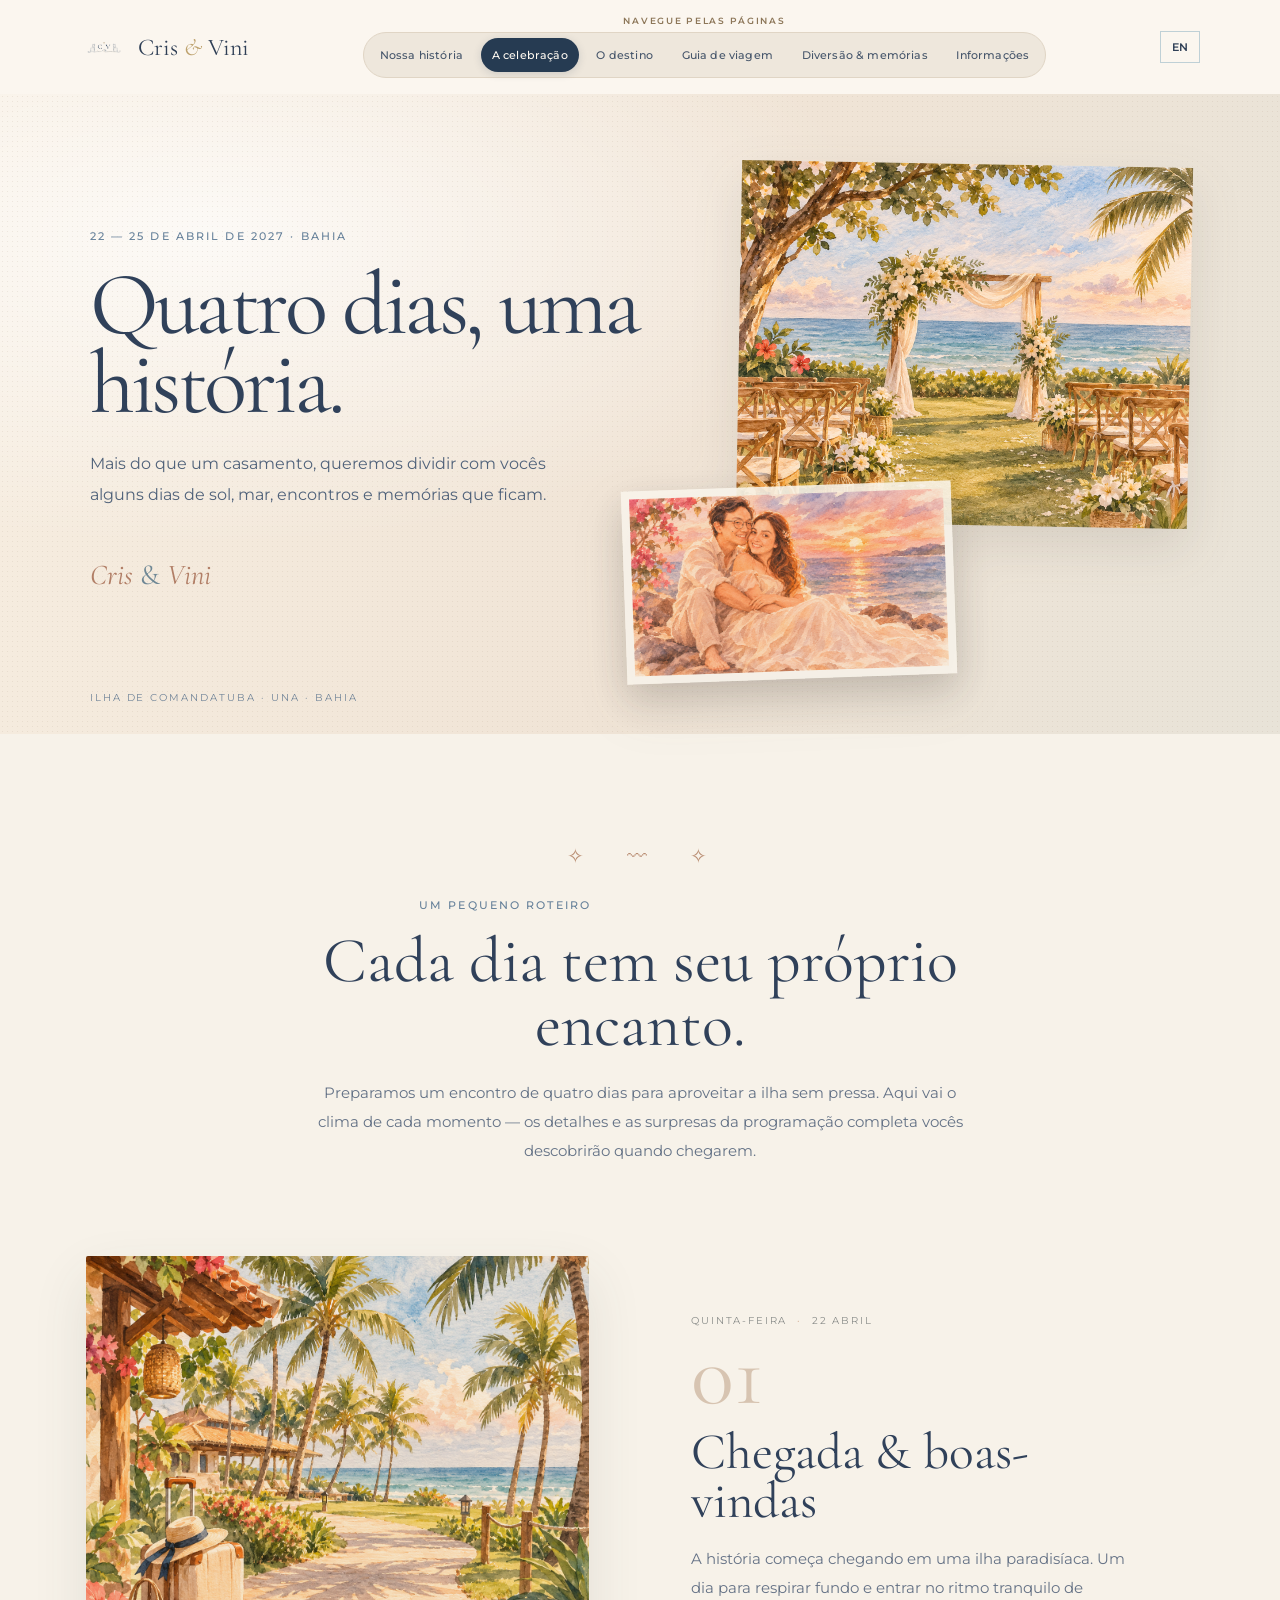
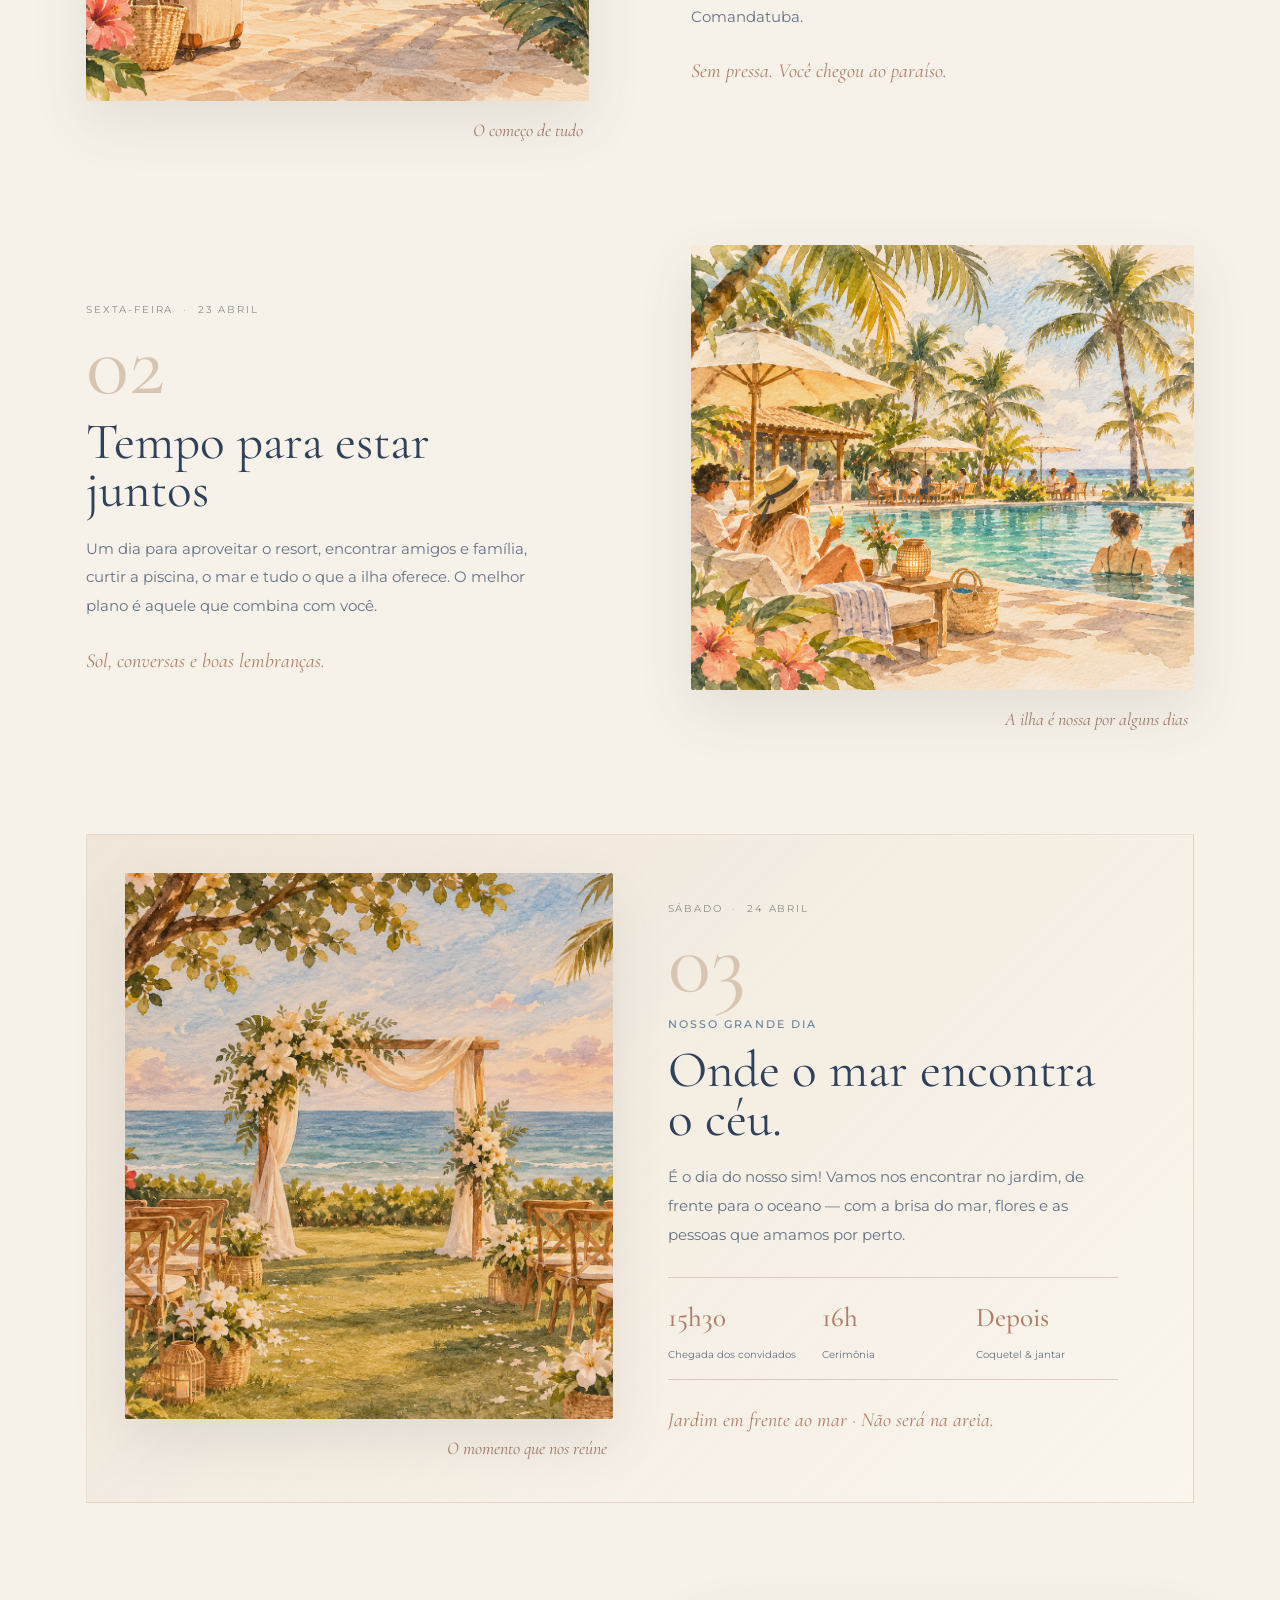
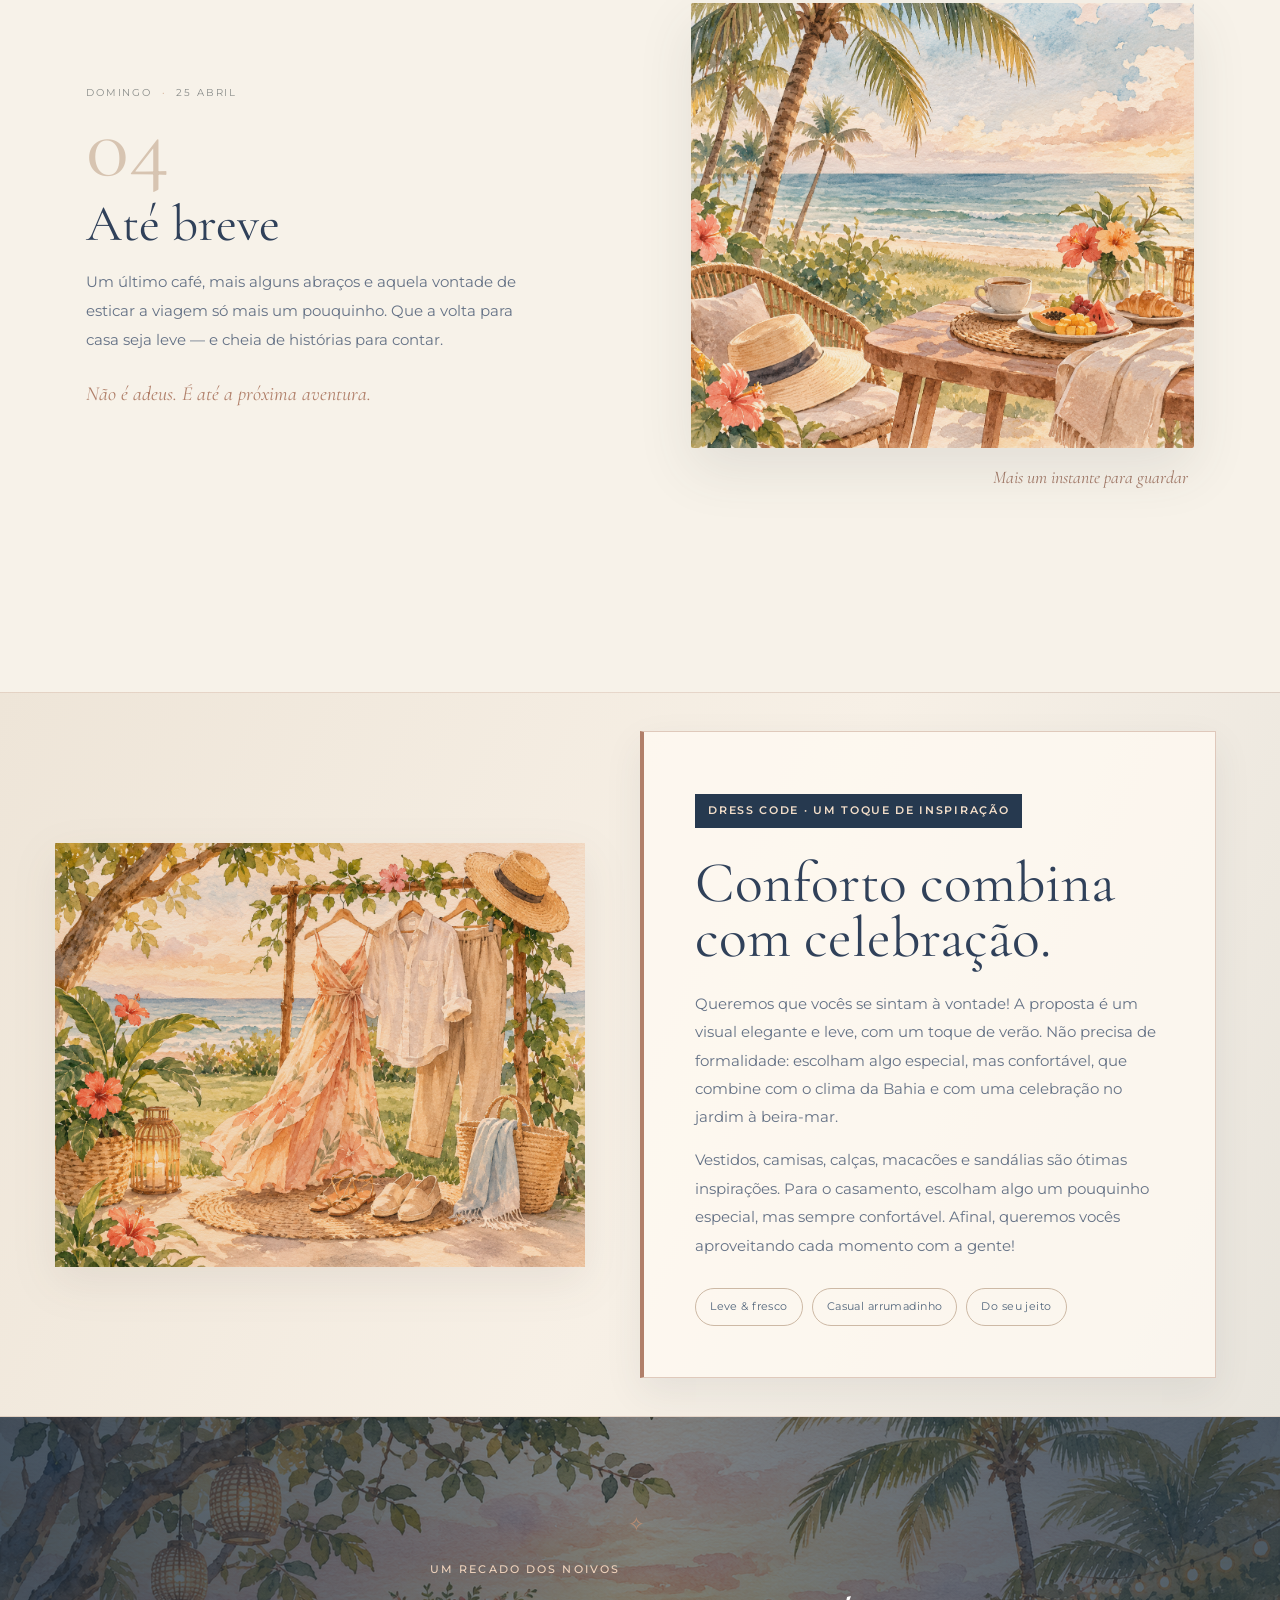
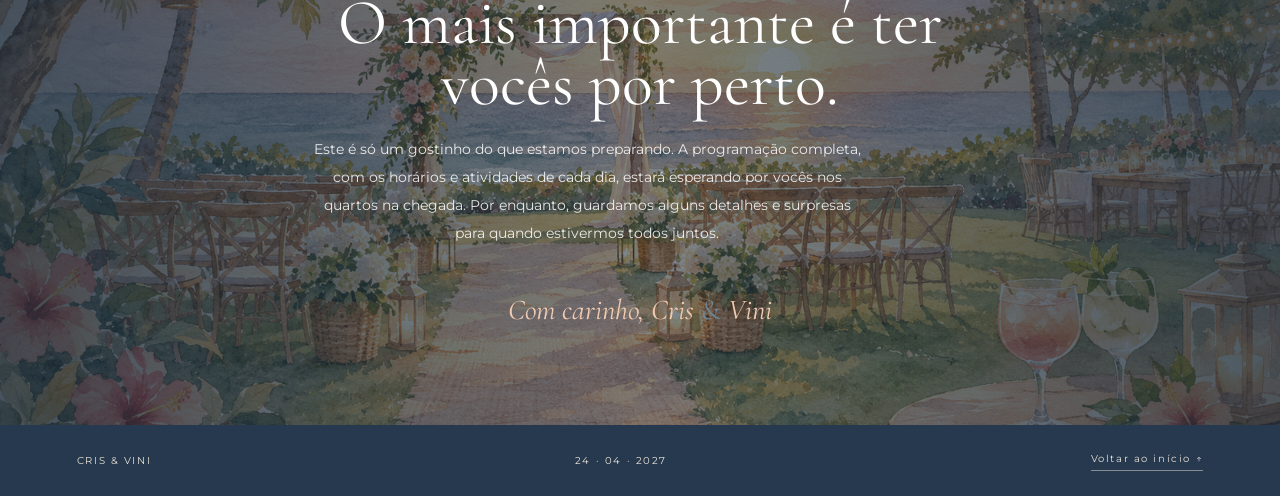
==== commit a5780097: "Improve page navigation visibility" ====
--- a/pages/celebration.html
+++ b/pages/celebration.html
@@ -22,14 +22,14 @@
     <img src="../assets/illustrations/monogram/wedding-monogram.png" alt="" class="brand-mark">
     <span>Cris <i>&</i> Vini</span>
   </a>
-  <nav class="desktop-nav" aria-label="Navegação principal">
+  <nav class="desktop-nav" aria-label="Navegação principal"><span class="nav-label" data-pt="NAVEGUE PELAS PÁGINAS" data-en="EXPLORE THE PAGES">NAVEGUE PELAS PÁGINAS</span><div class="nav-links">
     <a href="our-story.html" data-pt="Nossa história" data-en="Our story">Nossa história</a>
     <a href="celebration.html" aria-current="page" data-pt="A celebração" data-en="The celebration">A celebração</a>
     <a href="destination.html" data-pt="O destino" data-en="The destination">O destino</a>
     <a href="travel-guide.html" data-pt="Guia de viagem" data-en="Travel guide">Guia de viagem</a>
     <a href="fun-memories.html" data-pt="Diversão & memórias" data-en="Fun & memories">Diversão & memórias</a>
     <a href="guest-information.html" data-pt="Informações" data-en="Guest information">Informações</a>
-  </nav>
+  </div></nav>
   <div class="header-actions">
     <button class="language-switch" id="languageSwitch" type="button" aria-label="Mudar idioma">EN</button>
     <button class="menu-toggle" id="menuToggle" type="button" aria-label="Abrir menu" aria-expanded="false">☰</button>
@@ -74,7 +74,7 @@
         <p class="day-date">QUINTA-FEIRA <span>·</span> 22 ABRIL</p>
         <p class="day-number">01</p>
         <h2 data-pt="Chegada & boas-vindas" data-en="Arrival & welcome">Chegada & boas-vindas</h2>
-        <p data-pt="A viagem termina, a ilha nos recebe e nossos dias juntos começam. Um dia para chegar, fazer o check-in, respirar fundo e entrar no ritmo tranquilo de Comandatuba." data-en="The journey ends, the island welcomes us, and our time together begins. A day to arrive, check in, take a deep breath and settle into the easy rhythm of Comandatuba.">A viagem termina, a ilha nos recebe e nossos dias juntos começam. Um dia para chegar, fazer o check-in, respirar fundo e entrar no ritmo tranquilo de Comandatuba.</p>
+        <p data-pt="A história começa chegando em uma ilha paradisíaca. Um dia para respirar fundo e entrar no ritmo tranquilo de Comandatuba." data-en="Our story begins as we arrive on a paradise island. A day to take a deep breath and ease into the tranquil rhythm of Comandatuba.">A história começa chegando em uma ilha paradisíaca. Um dia para respirar fundo e entrar no ritmo tranquilo de Comandatuba.</p>
         <span class="little-note" data-pt="Sem pressa. Você chegou ao paraíso." data-en="No rush. You've arrived in paradise.">Sem pressa. Você chegou ao paraíso.</span>
       </div>
     </article>
@@ -133,10 +133,10 @@
       <img src="../assets/images/Cerimonia/dress-code-watercolor.png" alt="Inspiração de roupas leves de verão em aquarela" loading="lazy">
     </div>
     <div class="dress-code-copy">
-      <p class="eyebrow" data-pt="UM TOQUE DE INSPIRAÇÃO" data-en="A LITTLE STYLE INSPIRATION">UM TOQUE DE INSPIRAÇÃO</p>
+      <p class="eyebrow" data-pt="DRESS CODE · UM TOQUE DE INSPIRAÇÃO" data-en="DRESS CODE · A LITTLE STYLE INSPIRATION">DRESS CODE · UM TOQUE DE INSPIRAÇÃO</p>
       <h2 data-pt="Conforto combina com celebração." data-en="Comfort is always in style.">Conforto combina com celebração.</h2>
-      <p data-pt="Queremos que vocês se sintam à vontade! Pensem em roupas leves, tecidos frescos e um visual casual arrumadinho. Não precisa de formalidade — o clima é de verão, mar e celebração." data-en="We want you to feel comfortable! Think light outfits, breathable fabrics and a relaxed, put-together look. No need for anything too formal — the mood is summer, sea and celebration.">Queremos que vocês se sintam à vontade! Pensem em roupas leves, tecidos frescos e um visual casual arrumadinho. Não precisa de formalidade — o clima é de verão, mar e celebração.</p>
-      <p data-pt="Vestidos, camisas de linho, calças leves, macacões e sandálias são ótimas inspirações. Para o casamento, escolham algo um pouquinho especial, mas sempre confortável. Afinal, queremos vocês aproveitando cada momento com a gente!" data-en="Dresses, linen shirts, lightweight trousers, jumpsuits and sandals are all lovely options. For the wedding, choose something a little special, but always comfortable. Above all, we want you to enjoy every moment with us!">Vestidos, camisas de linho, calças leves, macacões e sandálias são ótimas inspirações. Para o casamento, escolham algo um pouquinho especial, mas sempre confortável. Afinal, queremos vocês aproveitando cada momento com a gente!</p>
+      <p data-pt="Queremos que vocês se sintam à vontade! A proposta é um visual elegante e leve, com um toque de verão. Não precisa de formalidade: escolham algo especial, mas confortável, que combine com o clima da Bahia e com uma celebração no jardim à beira-mar." data-en="We want everyone to feel comfortable! The idea is an elegant, relaxed look with a touch of summer. No need for anything too formal: choose something special yet comfortable, suited to Bahia’s climate and a garden celebration by the sea.">Queremos que vocês se sintam à vontade! A proposta é um visual elegante e leve, com um toque de verão. Não precisa de formalidade: escolham algo especial, mas confortável, que combine com o clima da Bahia e com uma celebração no jardim à beira-mar.</p>
+      <p data-pt="Vestidos, camisas, calças, macacões e sandálias são ótimas inspirações. Para o casamento, escolham algo um pouquinho especial, mas sempre confortável. Afinal, queremos vocês aproveitando cada momento com a gente!" data-en="Dresses, shirts, trousers, jumpsuits and sandals are all lovely options. For the wedding, choose something a little special, but always comfortable. Above all, we want you to enjoy every moment with us!">Vestidos, camisas, calças, macacões e sandálias são ótimas inspirações. Para o casamento, escolham algo um pouquinho especial, mas sempre confortável. Afinal, queremos vocês aproveitando cada momento com a gente!</p>
       <div class="style-chips">
         <span data-pt="Leve & fresco" data-en="Light & breathable">Leve & fresco</span>
         <span data-pt="Casual arrumadinho" data-en="Relaxed & polished">Casual arrumadinho</span>
--- a/css/navigation.css
+++ b/css/navigation.css
@@ -1 +1,117 @@
-.site-header{height:82px;padding:0 max(24px,calc((100% - var(--content))/2));display:flex;align-items:center;justify-content:space-between;background:var(--paper);position:relative;z-index:10}.brand{display:flex;align-items:center;gap:10px;font:1.5rem var(--serif);white-space:nowrap}.brand i{color:var(--gold)}.brand-mark{width:42px;height:42px;object-fit:contain}.desktop-nav{display:flex;gap:clamp(10px,1.6vw,24px)}.desktop-nav a{font-size:.65rem;white-space:nowrap}.desktop-nav a:hover{color:var(--ocean)}.header-actions{display:flex;gap:10px}.language-switch,.menu-toggle{border:1px solid var(--mist);background:transparent;color:var(--ink);padding:8px 11px;cursor:pointer;font:600 .7rem var(--sans)}.menu-toggle{display:none}+
+.site-header {
+  min-height: 94px;
+  height: auto;
+  padding: 10px max(24px,calc((100% - var(--content))/2));
+  display:flex;
+  align-items:center;
+  justify-content:space-between;
+  gap: clamp(14px, 2vw, 30px);
+  background:var(--paper);
+  position:relative;
+  z-index:10;
+}
+.brand{display:flex;align-items:center;gap:10px;font:1.5rem var(--serif);white-space:nowrap;flex-shrink:0}
+.brand i{color:var(--gold)}
+.brand-mark{width:42px;height:42px;object-fit:contain}
+.desktop-nav{
+  display:flex;
+  flex-direction:column;
+  align-items:center;
+  gap:6px;
+  min-width:0;
+}
+.nav-label{
+  display:block;
+  color:#8c7658;
+  font:600 .54rem var(--sans);
+  letter-spacing:.2em;
+  text-transform:uppercase;
+}
+.nav-links{
+  display:flex;
+  align-items:center;
+  justify-content:center;
+  gap:clamp(3px,.55vw,9px);
+  padding:5px;
+  background:#eee7dc;
+  border:1px solid #e0d5c5;
+  border-radius:999px;
+}
+.desktop-nav .nav-links a{
+  display:inline-flex;
+  align-items:center;
+  justify-content:center;
+  min-height:34px;
+  padding:7px clamp(7px,.85vw,13px);
+  border-radius:999px;
+  color:#46566b;
+  font:500 .66rem var(--sans);
+  letter-spacing:.015em;
+  white-space:nowrap;
+  text-decoration:none;
+  transition:background .2s ease,color .2s ease,box-shadow .2s ease,transform .2s ease;
+}
+.desktop-nav .nav-links a:hover,.desktop-nav .nav-links a:focus-visible{
+  background:#fffaf2;
+  color:#263b52;
+  box-shadow:0 2px 8px rgba(38,59,82,.10);
+  outline:none;
+}
+.desktop-nav .nav-links a[aria-current="page"]{
+  background:#263b52;
+  color:#fffaf2;
+  box-shadow:0 2px 8px rgba(38,59,82,.16);
+}
+.desktop-nav .nav-links a:focus-visible{outline:2px solid var(--gold);outline-offset:2px}
+.header-actions{display:flex;gap:10px;flex-shrink:0}
+.language-switch,.menu-toggle{border:1px solid var(--mist);background:transparent;color:var(--ink);padding:8px 11px;cursor:pointer;font:600 .7rem var(--sans)}
+.menu-toggle{display:none}
+@media(max-width:1100px) and (min-width:821px){
+  .site-header{gap:12px}
+  .brand{font-size:1.22rem}
+  .brand-mark{width:34px;height:34px}
+  .nav-links{gap:1px;padding:4px}
+  .desktop-nav .nav-links a{font-size:.59rem;padding:6px 7px}
+}
+@media(max-width:820px){
+  .site-header{height:70px;min-height:70px;padding:0 18px}
+  .menu-toggle{display:block}
+  .desktop-nav{
+    display:none;
+    position:absolute;
+    top:70px;left:0;right:0;
+    align-items:stretch;
+    gap:10px;
+    background:var(--paper);
+    padding:17px 20px 22px;
+    border-top:1px solid #e8dfd2;
+    box-shadow:0 12px 20px #1b2d3a18;
+  }
+  .desktop-nav.open{display:flex}
+  .nav-label{padding:0 7px 2px}
+  .nav-links{
+    display:grid;
+    grid-template-columns:repeat(2,minmax(0,1fr));
+    gap:7px;
+    padding:0;
+    background:transparent;
+    border:0;
+    border-radius:0;
+  }
+  .desktop-nav .nav-links a{
+    justify-content:flex-start;
+    min-height:42px;
+    padding:10px 13px;
+    border:1px solid #e0d5c5;
+    border-radius:8px;
+    background:#f8f3eb;
+    font-size:.76rem;
+  }
+  .desktop-nav .nav-links a[aria-current="page"]{background:#263b52;color:#fffaf2;border-color:#263b52}
+}
+@media(max-width:420px){
+  .nav-links{grid-template-columns:1fr}
+  .brand{font-size:1.22rem}
+  .brand-mark{width:34px;height:34px}
+}
--- a/css/components.css
+++ b/css/components.css
@@ -432,25 +432,24 @@
 
 
 /* =========================================
-   DESTINATION VIDEO — CIRCULAR
+   DESTINATION VIDEO — LANDSCAPE RECTANGLE
    ========================================= */
 
 .destination-video {
     position: relative;
     width: 100%;
-    aspect-ratio: 1 / 1;
+    aspect-ratio: 16 / 9;
     overflow: hidden;
-    border-radius: 50%;
+    border-radius: 14px;
     background: #26364f;
+    box-shadow: 0 16px 36px rgba(38, 54, 79, .14);
 }
 
 .destination-video iframe {
     position: absolute;
-    top: 0;
-    left: 50%;
-    width: 177.78%;
+    inset: 0;
+    width: 100%;
     height: 100%;
-    transform: translateX(-50%);
     border: 0;
 }
 
--- a/css/responsive.css
+++ b/css/responsive.css
@@ -83,11 +83,76 @@
         width: 150px !important;
     }
 }
-@media (max-width: 600px) {
-    .destination-video {
-        width: min(100%, 360px);
-        aspect-ratio: 1 / 1;
-        margin: 0 auto;
-        border-radius: 50%;
-    }
-}+
+
+/* 2026 visual refinement — clearer actions and consistent mobile layout */
+.hero .button,
+.button {
+    border: 1px solid var(--gold);
+    box-shadow: 0 5px 14px rgba(34, 49, 68, .12);
+    transition: transform .2s ease, box-shadow .2s ease, background-color .2s ease;
+}
+.hero .button:hover,
+.button:hover {
+    transform: translateY(-2px);
+    box-shadow: 0 9px 20px rgba(34, 49, 68, .18);
+}
+.link-grid a {
+    position: relative;
+    min-height: 150px;
+    border: 1px solid #c7b58f;
+    border-radius: 8px;
+    background: rgba(255,255,255,.55);
+    box-shadow: 0 4px 14px rgba(34,49,68,.05);
+    text-decoration: none;
+}
+.link-grid a::after {
+    content: "↗";
+    position: absolute;
+    right: 18px;
+    bottom: 16px;
+    color: var(--gold);
+    font-size: 1.1rem;
+    transition: transform .2s ease;
+}
+.link-grid a:hover,
+.link-grid a:focus-visible {
+    background: #fffaf2;
+    border-color: var(--gold);
+    box-shadow: 0 10px 24px rgba(34,49,68,.12);
+    transform: translateY(-3px);
+}
+.link-grid a:hover::after,
+.link-grid a:focus-visible::after { transform: translate(2px,-2px); }
+.link-grid a:focus-visible,
+.button:focus-visible,
+.text-link:focus-visible {
+    outline: 3px solid var(--gold);
+    outline-offset: 4px;
+}
+.destination-video {
+    width: 100%;
+    aspect-ratio: 16 / 9;
+    border-radius: 12px;
+}
+.destination-video iframe {
+    left: 0;
+    width: 100%;
+    transform: none;
+}
+@media (max-width: 760px) {
+    .section-wrap { width: min(100% - 36px, 680px); }
+    .destination-preview { padding-block: 58px; }
+    .destination-video { width: 100%; margin: 0; aspect-ratio: 16 / 9; }
+    .link-grid { gap: 12px; }
+    .link-grid a { min-height: 138px; padding: 17px 15px 28px; }
+    .link-grid b { font-size: 1.25rem; line-height: 1.15; }
+    .link-grid small { line-height: 1.45; }
+}
+@media (max-width: 420px) {
+    .link-grid { grid-template-columns: 1fr; }
+    .link-grid a { min-height: 112px; padding: 16px 18px 25px; }
+    .hero .button { width: min(100%, 320px); text-align: center; }
+    .countdown { gap: 12px; }
+    .countdown strong { font-size: 2rem; }
+}
--- a/css/celebration.css
+++ b/css/celebration.css
@@ -108,3 +108,37 @@
  .day-art img{transition:transform .7s ease}
  .day-art:hover img{transform:translateY(-5px) rotate(-.4deg)}
 }
+
+
+/* Dress code emphasis — Golden Ocean */
+.dress-code-section {
+    position: relative;
+    background: linear-gradient(115deg, #eee5d8 0%, #f7f0e6 55%, #e8e4dc 100%);
+    border-top: 1px solid rgba(177,127,105,.22);
+    border-bottom: 1px solid rgba(177,127,105,.22);
+}
+.dress-code-copy {
+    position: relative;
+    margin: 38px clamp(22px, 5vw, 72px) 38px 0;
+    padding: clamp(28px, 4vw, 52px);
+    background: rgba(255,250,243,.78);
+    border: 1px solid rgba(177,127,105,.38);
+    border-left: 4px solid #b17f69;
+    box-shadow: 0 14px 36px rgba(49,63,79,.08);
+}
+.dress-code-copy .eyebrow {
+    display: inline-block;
+    padding: 8px 13px;
+    background: #26394f;
+    color: #f4dfca;
+    letter-spacing: .16em;
+    font-weight: 600;
+}
+.dress-code-copy h2 { margin-top: 18px; }
+@media(max-width:800px) {
+    .dress-code-copy {
+        margin: 12px 20px 38px;
+        padding: 28px 24px;
+    }
+    .dress-code-image { padding: 28px 22px 8px; }
+}
